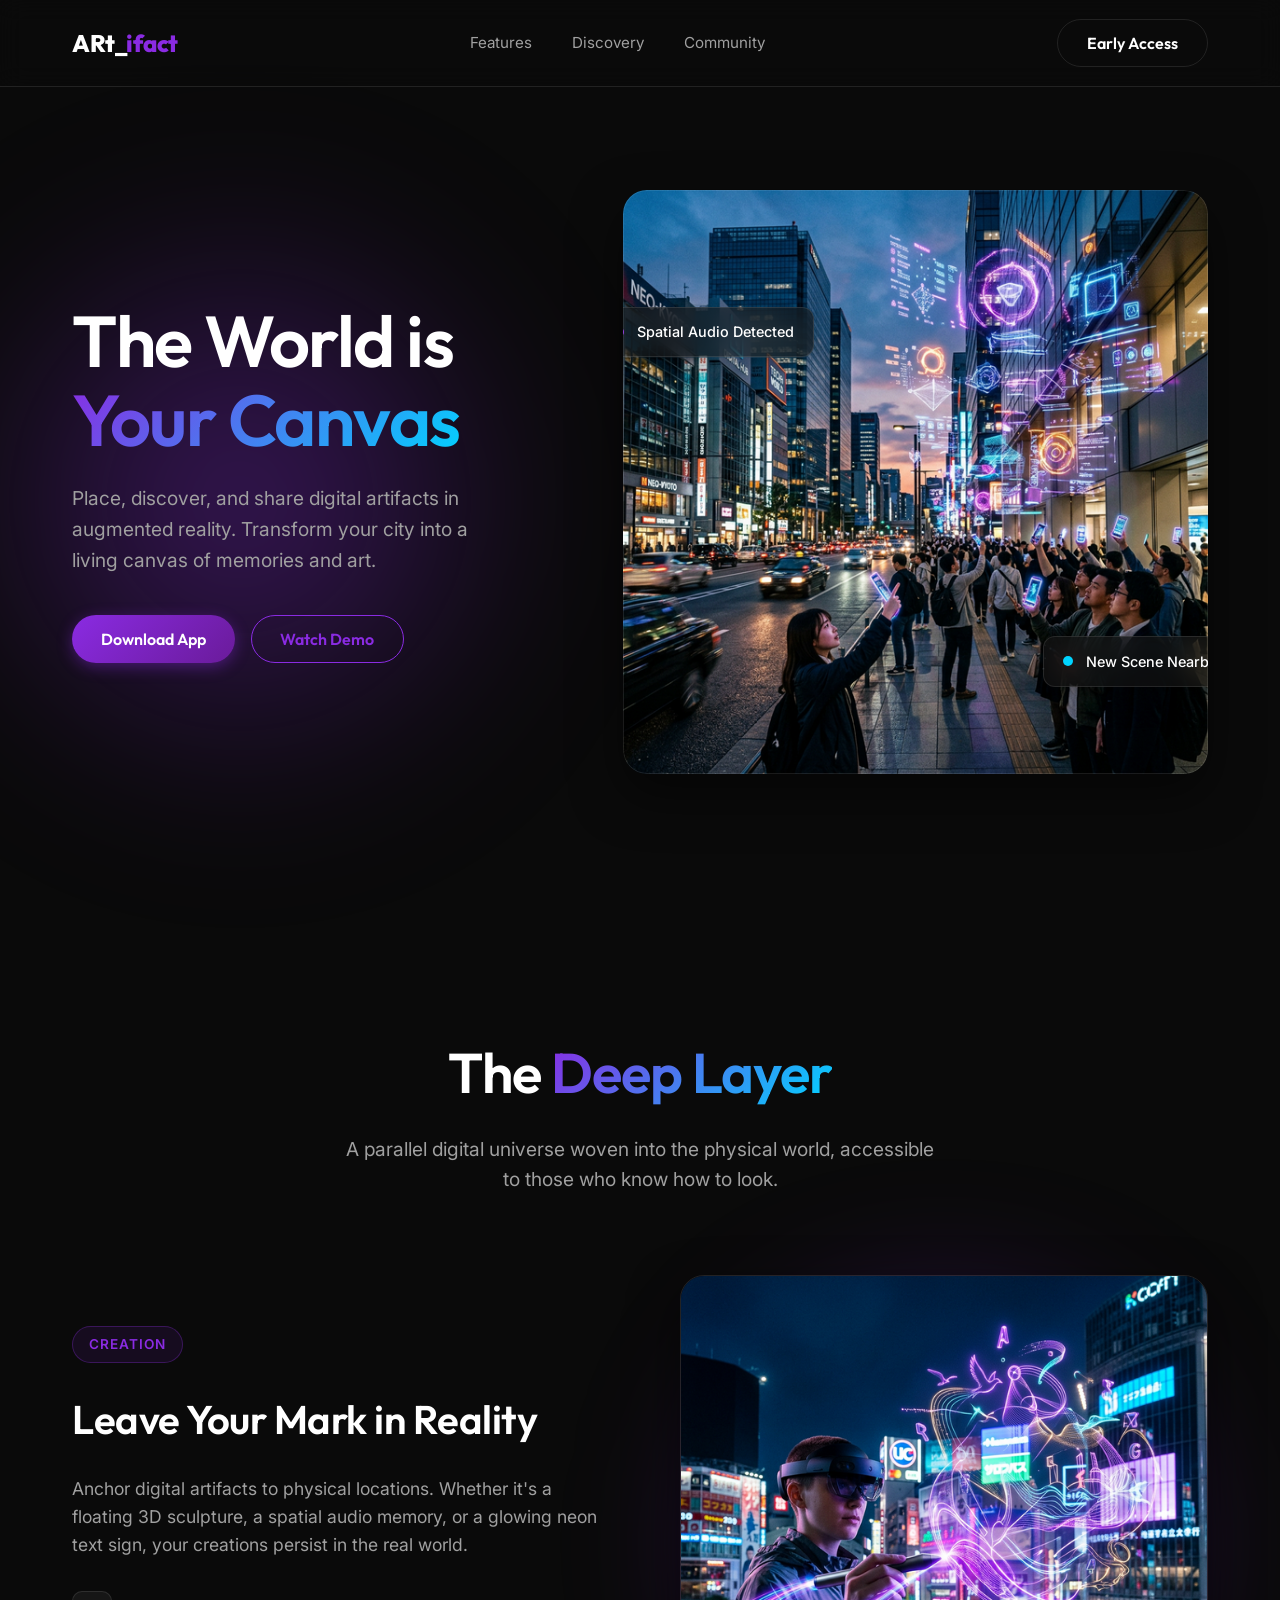
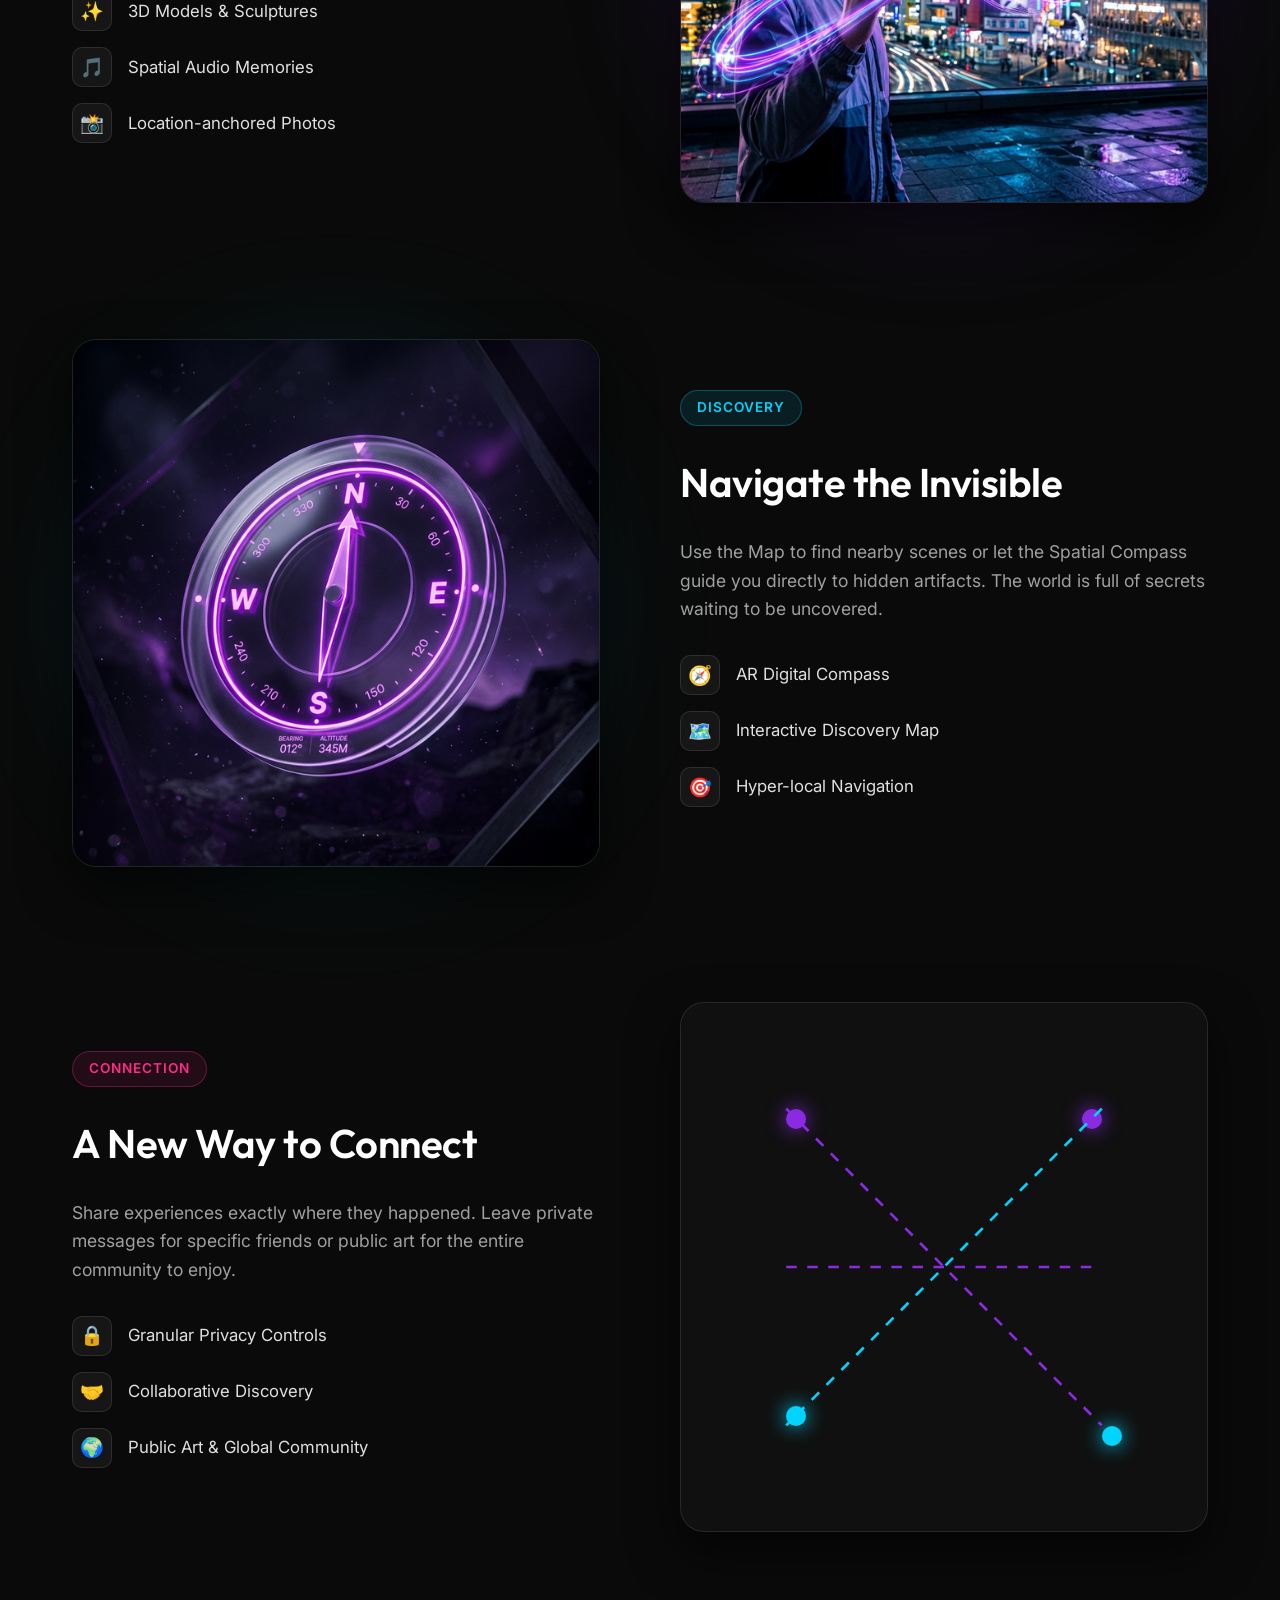
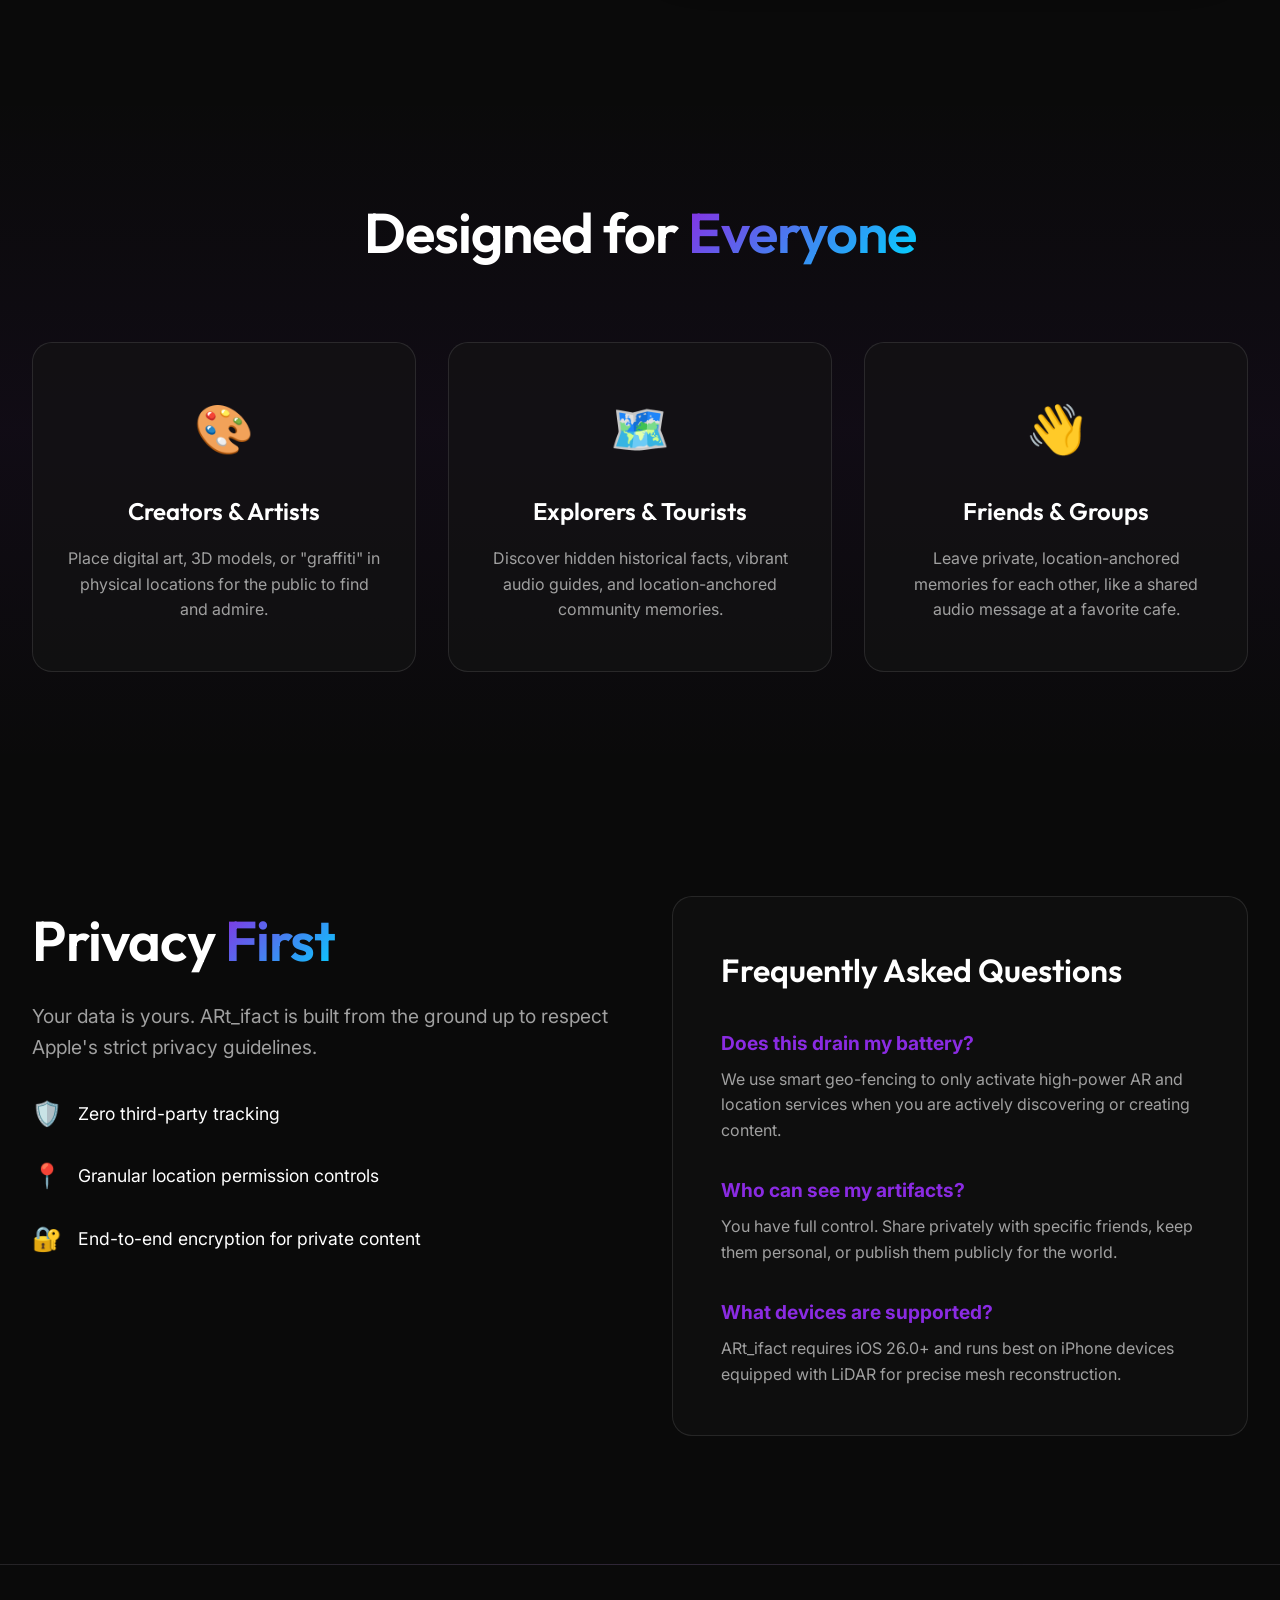
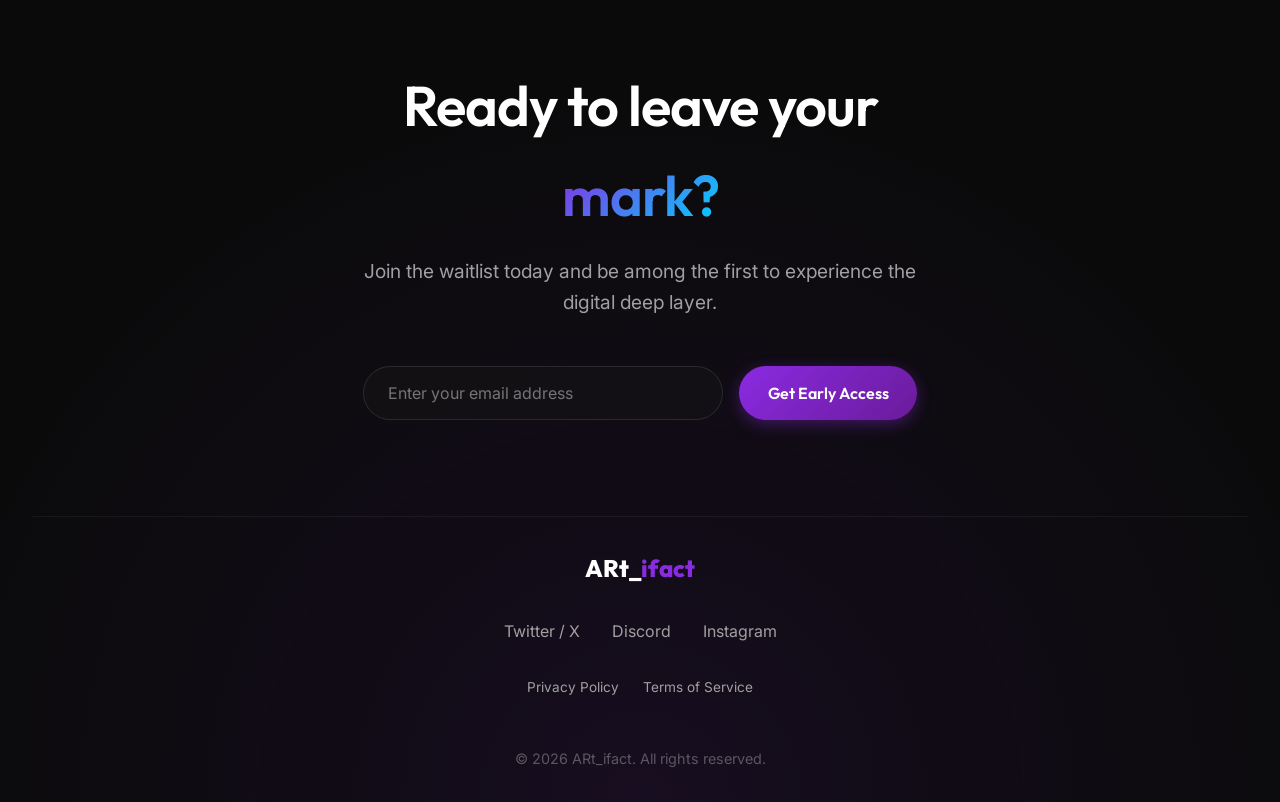
==== index.html @ 4ab0a77f "Initial website with privacy policy and terms of service" ====
<!DOCTYPE html>
<html lang="en">

<head>
    <meta charset="UTF-8">
    <meta name="viewport" content="width=device-width, initial-scale=1.0">
    <title>ARt_ifact - The World is Your Canvas</title>
    <meta name="description"
        content="A revolutionary AR social platform that combines personal experiences with public content discovery.">
    <!-- Google Fonts -->
    <link rel="preconnect" href="https://fonts.googleapis.com">
    <link rel="preconnect" href="https://fonts.gstatic.com" crossorigin>
    <link
        href="https://fonts.googleapis.com/css2?family=Inter:wght@300;400;500&family=Outfit:wght@400;600;800&display=swap"
        rel="stylesheet">
    <link rel="stylesheet" href="index.css">
    <link rel="stylesheet" href="legal.css">
</head>

<body>
    <!-- Navigation -->
    <nav class="navbar">
        <div class="nav-container">
            <div class="logo">ARt_<span>ifact</span></div>
            <div class="nav-links">
                <a href="#features">Features</a>
                <a href="#discovery">Discovery</a>
                <a href="#community">Community</a>
            </div>
            <button class="cta-btn secondary">Early Access</button>
            <div class="mobile-menu-btn">
                <span></span>
                <span></span>
                <span></span>
            </div>
        </div>
    </nav>

    <!-- Hero Section -->
    <header class="hero" id="home">
        <div class="hero-content">
            <h1 class="hero-title">The World is<br><span class="gradient-text">Your Canvas</span></h1>
            <p class="hero-subtitle">Place, discover, and share digital artifacts in augmented reality. Transform your
                city into a living canvas of memories and art.</p>
            <div class="hero-cta-group">
                <button class="cta-btn primary">Download App</button>
                <button class="cta-btn outline">Watch Demo</button>
            </div>
        </div>
        <div class="hero-visual">
            <img src="assets/images/hero_ar_city_1772580767157.png"
                alt="People interacting with glowing AR objects on a city street" class="hero-image">
            <div class="glass-card floating-card-1">
                <div class="icon-pulse"></div>
                <span>Spatial Audio Detected</span>
            </div>
            <div class="glass-card floating-card-2">
                <div class="icon-pulse blue"></div>
                <span>New Scene Nearby</span>
            </div>
        </div>
    </header>

    <!-- Deep Layer Features Section -->
    <section class="deep-layer" id="features">
        <div class="section-container">
            <h2 class="section-title reveal-fade-up">The <span class="gradient-text">Deep Layer</span></h2>
            <p class="section-subtitle reveal-fade-up delay-100">A parallel digital universe woven into the physical
                world, accessible to those
                who know how to look.</p>

            <!-- Feature 1: Creation -->
            <div class="feature-row">
                <div class="feature-text reveal-fade-right">
                    <div class="feature-badge">Creation</div>
                    <h3>Leave Your Mark in Reality</h3>
                    <p>Anchor digital artifacts to physical locations. Whether it's a floating 3D sculpture, a spatial
                        audio memory, or a glowing neon text sign, your creations persist in the real world.</p>
                    <ul class="feature-list">
                        <li><span>✨</span> 3D Models & Sculptures</li>
                        <li><span>🎵</span> Spatial Audio Memories</li>
                        <li><span>📸</span> Location-anchored Photos</li>
                    </ul>
                </div>
                <div class="feature-visual reveal-fade-left">
                    <img src="assets/images/ar_creation.png" alt="AR Creation Process" class="feature-image">
                    <div class="glow-backdrop primary"></div>
                </div>
            </div>

            <!-- Feature 2: Discovery -->
            <div class="feature-row reverse" id="discovery">
                <div class="feature-text reveal-fade-left">
                    <div class="feature-badge secondary">Discovery</div>
                    <h3>Navigate the Invisible</h3>
                    <p>Use the Map to find nearby scenes or let the Spatial Compass guide you directly to hidden
                        artifacts. The world is full of secrets waiting to be uncovered.</p>
                    <ul class="feature-list">
                        <li><span>🧭</span> AR Digital Compass</li>
                        <li><span>🗺️</span> Interactive Discovery Map</li>
                        <li><span>🎯</span> Hyper-local Navigation</li>
                    </ul>
                </div>
                <div class="feature-visual reveal-fade-right">
                    <img src="assets/images/compass_ui_element.png" alt="Digital Compass UI" class="feature-image">
                    <div class="glow-backdrop secondary"></div>
                </div>
            </div>

            <!-- Feature 3: Connection -->
            <div class="feature-row" id="community">
                <div class="feature-text reveal-fade-right">
                    <div class="feature-badge alternate">Connection</div>
                    <h3>A New Way to Connect</h3>
                    <p>Share experiences exactly where they happened. Leave private messages for specific friends or
                        public art for the entire community to enjoy.</p>
                    <ul class="feature-list">
                        <li><span>🔒</span> Granular Privacy Controls</li>
                        <li><span>🤝</span> Collaborative Discovery</li>
                        <li><span>🌍</span> Public Art & Global Community</li>
                    </ul>
                </div>
                <div class="feature-visual reveal-fade-left">
                    <div class="abstract-connection">
                        <div class="node n1"></div>
                        <div class="node n2"></div>
                        <div class="node n3"></div>
                        <div class="node n4"></div>
                        <svg class="connection-lines" viewBox="0 0 100 100" preserveAspectRatio="none">
                            <line x1="20" y1="20" x2="80" y2="80" stroke="var(--primary-color)" stroke-width="0.5"
                                stroke-dasharray="2,2" />
                            <line x1="80" y1="20" x2="20" y2="80" stroke="var(--secondary-color)" stroke-width="0.5"
                                stroke-dasharray="2,2" />
                            <line x1="20" y1="50" x2="80" y2="50" stroke="var(--primary-color)" stroke-width="0.5"
                                stroke-dasharray="2,2" />
                        </svg>
                    </div>
                </div>
            </div>
        </div>
    </section>

    <!-- Use Cases Section -->
    <section class="use-cases" id="use-cases">
        <div class="section-container">
            <h2 class="section-title reveal-fade-up">Designed for <span class="gradient-text">Everyone</span></h2>
            <div class="cards-grid">
                <div class="use-case-card reveal-fade-up delay-100">
                    <div class="card-icon">🎨</div>
                    <h4>Creators & Artists</h4>
                    <p>Place digital art, 3D models, or "graffiti" in physical locations for the public to find and
                        admire.</p>
                </div>
                <div class="use-case-card reveal-fade-up delay-200">
                    <div class="card-icon">🗺️</div>
                    <h4>Explorers & Tourists</h4>
                    <p>Discover hidden historical facts, vibrant audio guides, and location-anchored community memories.
                    </p>
                </div>
                <div class="use-case-card reveal-fade-up delay-300">
                    <div class="card-icon">👋</div>
                    <h4>Friends & Groups</h4>
                    <p>Leave private, location-anchored memories for each other, like a shared audio message at a
                        favorite cafe.</p>
                </div>
            </div>
        </div>
    </section>

    <!-- Privacy & FAQ Section -->
    <section class="trust-section" id="trust">
        <div class="section-container">
            <div class="trust-grid">
                <!-- Privacy -->
                <div class="privacy-box reveal-fade-right">
                    <h2 class="section-title">Privacy <span class="gradient-text">First</span></h2>
                    <p>Your data is yours. ARt_ifact is built from the ground up to respect Apple's strict privacy
                        guidelines.</p>
                    <ul class="trust-list">
                        <li><span>🛡️</span> Zero third-party tracking</li>
                        <li><span>📍</span> Granular location permission controls</li>
                        <li><span>🔐</span> End-to-end encryption for private content</li>
                    </ul>
                </div>
                <!-- FAQ -->
                <div class="faq-box reveal-fade-left">
                    <h3>Frequently Asked Questions</h3>
                    <div class="faq-item">
                        <h5>Does this drain my battery?</h5>
                        <p>We use smart geo-fencing to only activate high-power AR and location services when you are
                            actively discovering or creating content.</p>
                    </div>
                    <div class="faq-item">
                        <h5>Who can see my artifacts?</h5>
                        <p>You have full control. Share privately with specific friends, keep them personal, or publish
                            them publicly for the world.</p>
                    </div>
                    <div class="faq-item">
                        <h5>What devices are supported?</h5>
                        <p>ARt_ifact requires iOS 26.0+ and runs best on iPhone devices equipped with LiDAR for precise
                            mesh reconstruction.</p>
                    </div>
                </div>
            </div>
        </div>
    </section>

    <!-- CTA & Footer -->
    <footer class="footer">
        <div class="footer-cta reveal-fade-up">
            <h2 class="section-title">Ready to leave your <span class="gradient-text">mark?</span></h2>
            <p>Join the waitlist today and be among the first to experience the digital deep layer.</p>
            <form class="waitlist-form" onsubmit="event.preventDefault(); alert('Thanks for subscribing!');">
                <input type="email" placeholder="Enter your email address" required>
                <button type="submit" class="cta-btn primary">Get Early Access</button>
            </form>
        </div>
        <div class="footer-bottom">
            <div class="footer-logo">ARt_<span>ifact</span></div>
            <div class="social-links">
                <a href="#twitter">Twitter / X</a>
                <a href="#discord">Discord</a>
                <a href="#instagram">Instagram</a>
            </div>
            <div class="footer-legal-links">
                <a href="privacy.html">Privacy Policy</a>
                <a href="terms.html">Terms of Service</a>
            </div>
            <p class="copyright">&copy; 2026 ARt_ifact. All rights reserved.</p>
        </div>
    </footer>

    <script src="main.js"></script>
</body>

</html>
---- index.css ----
:root {
    --bg-color: #0a0a0a;
    --surface-color: #141414;
    --primary-color: #8a2be2;
    --primary-glow: rgba(138, 43, 226, 0.4);
    --secondary-color: #00d4ff;
    --text-primary: #ffffff;
    --text-secondary: #a0a0a0;
    --glass-bg: rgba(20, 20, 20, 0.6);
    --glass-border: rgba(255, 255, 255, 0.1);

    --font-heading: 'Outfit', sans-serif;
    --font-body: 'Inter', sans-serif;
}

* {
    margin: 0;
    padding: 0;
    box-sizing: border-box;
}

body {
    background-color: var(--bg-color);
    color: var(--text-primary);
    font-family: var(--font-body);
    line-height: 1.6;
    overflow-x: hidden;
}

h1,
h2,
h3,
h4 {
    font-family: var(--font-heading);
    font-weight: 600;
}

.gradient-text {
    background: linear-gradient(135deg, var(--primary-color), var(--secondary-color));
    -webkit-background-clip: text;
    -webkit-text-fill-color: transparent;
    background-clip: text;
}

/* Navigation */
.navbar {
    position: fixed;
    top: 0;
    width: 100%;
    z-index: 100;
    background: rgba(10, 10, 10, 0.8);
    backdrop-filter: blur(12px);
    border-bottom: 1px solid var(--glass-border);
    transition: all 0.3s ease;
}

.nav-container {
    max-width: 1200px;
    margin: 0 auto;
    padding: 1.2rem 2rem;
    display: flex;
    justify-content: space-between;
    align-items: center;
}

.logo {
    font-family: var(--font-heading);
    font-size: 1.5rem;
    font-weight: 800;
    letter-spacing: -0.5px;
}

.logo span {
    color: var(--primary-color);
}

.nav-links {
    display: flex;
    gap: 2.5rem;
}

.nav-links a {
    color: var(--text-secondary);
    text-decoration: none;
    font-size: 0.95rem;
    transition: color 0.3s ease;
}

.nav-links a:hover {
    color: var(--text-primary);
}

/* Buttons */
.cta-btn {
    font-family: var(--font-heading);
    padding: 0.8rem 1.8rem;
    border-radius: 30px;
    font-size: 1rem;
    font-weight: 600;
    cursor: pointer;
    transition: all 0.3s ease;
    border: none;
}

.cta-btn.primary {
    background: linear-gradient(135deg, var(--primary-color), #6a1b9a);
    color: white;
    box-shadow: 0 4px 15px var(--primary-glow);
}

.cta-btn.primary:hover {
    transform: translateY(-2px);
    box-shadow: 0 6px 20px rgba(138, 43, 226, 0.6);
}

.cta-btn.secondary {
    background: transparent;
    border: 1px solid var(--glass-border);
    color: var(--text-primary);
}

.cta-btn.secondary:hover {
    background: rgba(255, 255, 255, 0.05);
    border-color: rgba(255, 255, 255, 0.2);
}

.cta-btn.outline {
    background: transparent;
    border: 1px solid var(--primary-color);
    color: var(--primary-color);
}

.cta-btn.outline:hover {
    background: rgba(138, 43, 226, 0.1);
}

.mobile-menu-btn {
    display: none;
    flex-direction: column;
    gap: 5px;
    cursor: pointer;
}

.mobile-menu-btn span {
    width: 25px;
    height: 2px;
    background-color: var(--text-primary);
    transition: all 0.3s ease;
}

/* Hero Section */
.hero {
    min-height: 100vh;
    display: flex;
    align-items: center;
    max-width: 1200px;
    margin: 0 auto;
    padding: 6rem 2rem 2rem;
    gap: 4rem;
    position: relative;
}

/* Background ambient glow */
.hero::before {
    content: '';
    position: absolute;
    top: 20%;
    left: -10%;
    width: 50vw;
    height: 50vw;
    background: radial-gradient(circle, var(--primary-glow) 0%, transparent 70%);
    filter: blur(80px);
    z-index: -1;
    border-radius: 50%;
}

.hero-content {
    flex: 1;
    z-index: 2;
}

.hero-title {
    font-size: 4.5rem;
    line-height: 1.1;
    margin-bottom: 1.5rem;
    letter-spacing: -1.5px;
}

.hero-subtitle {
    font-size: 1.2rem;
    color: var(--text-secondary);
    margin-bottom: 2.5rem;
    max-width: 90%;
}

.hero-cta-group {
    display: flex;
    gap: 1rem;
}

.hero-visual {
    flex: 1.2;
    position: relative;
    border-radius: 24px;
    overflow: hidden;
    box-shadow: 0 20px 50px rgba(0, 0, 0, 0.5);
}

.hero-visual::after {
    content: '';
    position: absolute;
    inset: 0;
    box-shadow: inset 0 0 0 1px var(--glass-border);
    border-radius: 24px;
    pointer-events: none;
}

.hero-image {
    width: 100%;
    height: auto;
    display: block;
    border-radius: 24px;
    object-fit: cover;
    transform: scale(1.02);
    transition: transform 10s ease;
}

.hero-visual:hover .hero-image {
    transform: scale(1.05);
}

/* Glass Float Cards */
.glass-card {
    position: absolute;
    background: var(--glass-bg);
    backdrop-filter: blur(12px);
    -webkit-backdrop-filter: blur(12px);
    border: 1px solid var(--glass-border);
    padding: 0.8rem 1.2rem;
    border-radius: 12px;
    display: flex;
    align-items: center;
    gap: 0.8rem;
    font-size: 0.9rem;
    font-weight: 500;
    box-shadow: 0 10px 30px rgba(0, 0, 0, 0.3);
    animation: float 6s ease-in-out infinite;
}

.floating-card-1 {
    top: 20%;
    left: -5%;
    animation-delay: 0s;
}

.floating-card-2 {
    bottom: 15%;
    right: -5%;
    animation-delay: 2s;
}

.icon-pulse {
    width: 10px;
    height: 10px;
    background-color: var(--primary-color);
    border-radius: 50%;
    box-shadow: 0 0 0 0 rgba(138, 43, 226, 0.7);
    animation: pulse 2s infinite cubic-bezier(0.66, 0, 0, 1);
}

.icon-pulse.blue {
    background-color: var(--secondary-color);
    box-shadow: 0 0 0 0 rgba(0, 212, 255, 0.7);
}

@keyframes float {
    0% {
        transform: translateY(0px);
    }

    50% {
        transform: translateY(-15px);
    }

    100% {
        transform: translateY(0px);
    }
}

@keyframes pulse {
    to {
        box-shadow: 0 0 0 15px rgba(138, 43, 226, 0);
    }
}

/* Responsive */
@media screen and (max-width: 992px) {
    .hero {
        flex-direction: column;
        text-align: center;
        padding-top: 8rem;
    }

    .hero-subtitle {
        margin: 0 auto 2.5rem;
    }

    .hero-cta-group {
        justify-content: center;
    }

    .hero-visual {
        width: 100%;
        margin-top: 2rem;
    }

    .floating-card-1 {
        left: 5%;
    }

    .floating-card-2 {
        right: 5%;
    }
}

@media screen and (max-width: 768px) {
    .nav-links {
        display: none;
    }

    .nav-container .cta-btn {
        display: none;
    }

    .mobile-menu-btn {
        display: flex;
    }

    .hero-title {
        font-size: 3rem;
    }
}

/* Deep Layer / Features Section */
.deep-layer {
    padding: 8rem 2rem;
    position: relative;
    max-width: 1200px;
    margin: 0 auto;
}

.section-container {
    position: relative;
    z-index: 2;
}

.section-title {
    font-size: 3.5rem;
    text-align: center;
    margin-bottom: 1rem;
    letter-spacing: -1px;
}

.section-subtitle {
    text-align: center;
    font-size: 1.2rem;
    color: var(--text-secondary);
    max-width: 600px;
    margin: 0 auto 5rem;
}

.feature-row {
    display: flex;
    align-items: center;
    gap: 5rem;
    margin-bottom: 8rem;
}

.feature-row:last-child {
    margin-bottom: 2rem;
}

.feature-row.reverse {
    flex-direction: row-reverse;
}

.feature-text {
    flex: 1;
}

.feature-visual {
    flex: 1;
    position: relative;
}

.feature-badge {
    display: inline-block;
    padding: 0.4rem 1rem;
    border-radius: 20px;
    font-size: 0.85rem;
    font-weight: 600;
    text-transform: uppercase;
    letter-spacing: 1px;
    margin-bottom: 1.5rem;
    background: rgba(138, 43, 226, 0.1);
    color: var(--primary-color);
    border: 1px solid rgba(138, 43, 226, 0.3);
}

.feature-badge.secondary {
    background: rgba(0, 212, 255, 0.1);
    color: var(--secondary-color);
    border-color: rgba(0, 212, 255, 0.3);
}

.feature-badge.alternate {
    background: rgba(255, 43, 138, 0.1);
    color: #ff2b8a;
    border-color: rgba(255, 43, 138, 0.3);
}

.feature-text h3 {
    font-size: 2.5rem;
    margin-bottom: 1.5rem;
    letter-spacing: -0.5px;
}

.feature-text p {
    color: var(--text-secondary);
    font-size: 1.1rem;
    margin-bottom: 2rem;
}

.feature-list {
    list-style: none;
}

.feature-list li {
    font-size: 1.05rem;
    margin-bottom: 1rem;
    display: flex;
    align-items: center;
    gap: 1rem;
    color: #e0e0e0;
}

.feature-list li span {
    font-size: 1.2rem;
    background: rgba(255, 255, 255, 0.05);
    width: 40px;
    height: 40px;
    display: flex;
    align-items: center;
    justify-content: center;
    border-radius: 10px;
    border: 1px solid var(--glass-border);
}

.feature-image {
    width: 100%;
    border-radius: 24px;
    position: relative;
    z-index: 2;
    box-shadow: 0 20px 50px rgba(0, 0, 0, 0.6);
    border: 1px solid var(--glass-border);
}

.glow-backdrop {
    position: absolute;
    top: 50%;
    left: 50%;
    transform: translate(-50%, -50%);
    width: 80%;
    height: 80%;
    filter: blur(80px);
    z-index: 1;
    border-radius: 50%;
}

.glow-backdrop.primary {
    background: var(--primary-glow);
}

.glow-backdrop.secondary {
    background: rgba(0, 212, 255, 0.2);
}

/* Abstract Connection Component */
.abstract-connection {
    width: 100%;
    padding-bottom: 100%;
    position: relative;
    background: var(--glass-bg);
    border-radius: 24px;
    border: 1px solid var(--glass-border);
    overflow: hidden;
    z-index: 2;
    box-shadow: 0 20px 50px rgba(0, 0, 0, 0.6);
}

.node {
    position: absolute;
    width: 20px;
    height: 20px;
    background: var(--primary-color);
    border-radius: 50%;
    box-shadow: 0 0 20px var(--primary-color);
    animation: nodepulse 3s infinite alternate;
}

.node.n1 {
    top: 20%;
    left: 20%;
}

.node.n2 {
    top: 80%;
    left: 80%;
    background: var(--secondary-color);
    box-shadow: 0 0 20px var(--secondary-color);
}

.node.n3 {
    top: 20%;
    right: 20%;
    animation-delay: 1s;
}

.node.n4 {
    bottom: 20%;
    left: 20%;
    background: var(--secondary-color);
    box-shadow: 0 0 20px var(--secondary-color);
    animation-delay: 1.5s;
}

.connection-lines {
    position: absolute;
    top: 0;
    left: 0;
    width: 100%;
    height: 100%;
    z-index: 0;
}

@keyframes nodepulse {
    0% {
        transform: scale(1);
        opacity: 0.8;
    }

    100% {
        transform: scale(1.5);
        opacity: 1;
    }
}

@media screen and (max-width: 992px) {

    .feature-row,
    .feature-row.reverse {
        flex-direction: column;
        gap: 3rem;
        text-align: center;
    }

    .feature-list li {
        justify-content: center;
    }

    .section-title {
        font-size: 2.5rem;
    }
}

/* Use Cases Section */
.use-cases {
    padding: 6rem 2rem;
    background: linear-gradient(to bottom, transparent, rgba(138, 43, 226, 0.05), transparent);
}

.cards-grid {
    display: grid;
    grid-template-columns: repeat(auto-fit, minmax(300px, 1fr));
    gap: 2rem;
    margin-top: 4rem;
}

.use-case-card {
    background: var(--glass-bg);
    border: 1px solid var(--glass-border);
    padding: 3rem 2rem;
    border-radius: 20px;
    text-align: center;
    transition: transform 0.3s ease, box-shadow 0.3s ease;
}

.use-case-card:hover {
    transform: translateY(-10px);
    box-shadow: 0 15px 30px rgba(0, 0, 0, 0.4);
    border-color: rgba(138, 43, 226, 0.4);
}

.card-icon {
    font-size: 3rem;
    margin-bottom: 1.5rem;
}

.use-case-card h4 {
    font-size: 1.5rem;
    margin-bottom: 1rem;
}

.use-case-card p {
    color: var(--text-secondary);
}

/* Trust & FAQ Section */
.trust-section {
    padding: 8rem 2rem;
}

.trust-grid {
    display: grid;
    grid-template-columns: 1fr 1fr;
    gap: 4rem;
    align-items: start;
}

.privacy-box .section-title {
    text-align: left;
}

.privacy-box p {
    font-size: 1.2rem;
    color: var(--text-secondary);
    margin-bottom: 2rem;
}

.trust-list {
    list-style: none;
}

.trust-list li {
    font-size: 1.1rem;
    margin-bottom: 1.5rem;
    display: flex;
    align-items: center;
    gap: 1rem;
}

.trust-list li span {
    font-size: 1.5rem;
}

.faq-box {
    background: rgba(255, 255, 255, 0.02);
    border: 1px solid var(--glass-border);
    border-radius: 20px;
    padding: 3rem;
}

.faq-box h3 {
    font-size: 2rem;
    margin-bottom: 2rem;
}

.faq-item {
    margin-bottom: 2rem;
}

.faq-item:last-child {
    margin-bottom: 0;
}

.faq-item h5 {
    font-size: 1.2rem;
    margin-bottom: 0.5rem;
    color: var(--primary-color);
}

.faq-item p {
    color: var(--text-secondary);
}

/* Footer & CTA */
.footer {
    padding: 6rem 2rem 2rem;
    text-align: center;
    border-top: 1px solid var(--glass-border);
    background: radial-gradient(circle at bottom, rgba(138, 43, 226, 0.1) 0%, transparent 70%);
}

.footer-cta {
    max-width: 600px;
    margin: 0 auto 6rem;
}

.footer-cta p {
    font-size: 1.2rem;
    color: var(--text-secondary);
    margin-bottom: 3rem;
}

.waitlist-form {
    display: flex;
    gap: 1rem;
    justify-content: center;
}

.waitlist-form input {
    background: var(--glass-bg);
    border: 1px solid var(--glass-border);
    padding: 1rem 1.5rem;
    border-radius: 30px;
    color: white;
    font-family: var(--font-body);
    font-size: 1rem;
    width: 60%;
    outline: none;
    transition: border-color 0.3s ease;
}

.waitlist-form input:focus {
    border-color: var(--primary-color);
}

.footer-bottom {
    display: flex;
    flex-direction: column;
    align-items: center;
    gap: 2rem;
    padding-top: 2rem;
    border-top: 1px solid rgba(255, 255, 255, 0.05);
}

.footer-logo {
    font-family: var(--font-heading);
    font-size: 1.5rem;
    font-weight: 800;
}

.footer-logo span {
    color: var(--primary-color);
}

.social-links {
    display: flex;
    gap: 2rem;
}

.social-links a {
    color: var(--text-secondary);
    text-decoration: none;
    transition: color 0.3s ease;
}

.social-links a:hover {
    color: var(--primary-color);
}

.copyright {
    color: rgba(255, 255, 255, 0.3);
    font-size: 0.9rem;
}

/* Scroll Animations */
.reveal-fade-up {
    opacity: 0;
    transform: translateY(40px);
    transition: all 0.8s cubic-bezier(0.5, 0, 0, 1);
}

.reveal-fade-up.active {
    opacity: 1;
    transform: translateY(0);
}

.reveal-fade-left {
    opacity: 0;
    transform: translateX(40px);
    transition: all 0.8s cubic-bezier(0.5, 0, 0, 1);
}

.reveal-fade-left.active {
    opacity: 1;
    transform: translateX(0);
}

.reveal-fade-right {
    opacity: 0;
    transform: translateX(-40px);
    transition: all 0.8s cubic-bezier(0.5, 0, 0, 1);
}

.reveal-fade-right.active {
    opacity: 1;
    transform: translateX(0);
}

.delay-100 {
    transition-delay: 100ms;
}

.delay-200 {
    transition-delay: 200ms;
}

.delay-300 {
    transition-delay: 300ms;
}

@media screen and (max-width: 992px) {
    .trust-grid {
        grid-template-columns: 1fr;
        gap: 3rem;
    }

    .privacy-box .section-title {
        text-align: center;
    }

    .waitlist-form {
        flex-direction: column;
        align-items: center;
    }

    .waitlist-form input {
        width: 100%;
    }
}
---- legal.css ----
/* Legal pages styling */

.legal-content {
    padding-top: 120px;
    padding-bottom: 80px;
    min-height: 80vh;
}

.legal-container {
    max-width: 800px;
    margin: 0 auto;
    padding: 0 24px;
}

.legal-container h1 {
    font-family: var(--font-heading);
    font-size: 2.5rem;
    font-weight: 800;
    margin-bottom: 8px;
    background: linear-gradient(135deg, var(--primary-color), var(--secondary-color));
    -webkit-background-clip: text;
    -webkit-text-fill-color: transparent;
    background-clip: text;
}

.legal-effective {
    color: var(--text-secondary);
    font-size: 0.9rem;
    margin-bottom: 48px;
    padding-bottom: 24px;
    border-bottom: 1px solid var(--glass-border);
}

.legal-container section {
    margin-bottom: 40px;
}

.legal-container h2 {
    font-family: var(--font-heading);
    font-size: 1.4rem;
    font-weight: 600;
    margin-bottom: 16px;
    color: var(--text-primary);
}

.legal-container h3 {
    font-family: var(--font-heading);
    font-size: 1.1rem;
    font-weight: 600;
    margin-top: 20px;
    margin-bottom: 12px;
    color: var(--text-primary);
}

.legal-container p {
    color: var(--text-secondary);
    font-size: 0.95rem;
    line-height: 1.7;
    margin-bottom: 12px;
}

.legal-container ul {
    list-style: none;
    padding: 0;
    margin-bottom: 16px;
}

.legal-container ul li {
    color: var(--text-secondary);
    font-size: 0.95rem;
    line-height: 1.7;
    padding: 6px 0 6px 24px;
    position: relative;
}

.legal-container ul li::before {
    content: '';
    position: absolute;
    left: 0;
    top: 14px;
    width: 6px;
    height: 6px;
    border-radius: 50%;
    background: var(--primary-color);
}

.legal-container a {
    color: var(--secondary-color);
    text-decoration: none;
    transition: opacity 0.2s;
}

.legal-container a:hover {
    opacity: 0.8;
    text-decoration: underline;
}

.legal-container strong {
    color: var(--text-primary);
    font-weight: 500;
}

/* Footer legal links */
.footer-legal-links {
    display: flex;
    gap: 24px;
    justify-content: center;
    margin-bottom: 16px;
}

.footer-legal-links a {
    color: var(--text-secondary);
    text-decoration: none;
    font-size: 0.85rem;
    transition: color 0.2s;
}

.footer-legal-links a:hover {
    color: var(--secondary-color);
}

/* Responsive */
@media (max-width: 768px) {
    .legal-container h1 {
        font-size: 2rem;
    }

    .legal-container {
        padding: 0 16px;
    }
}
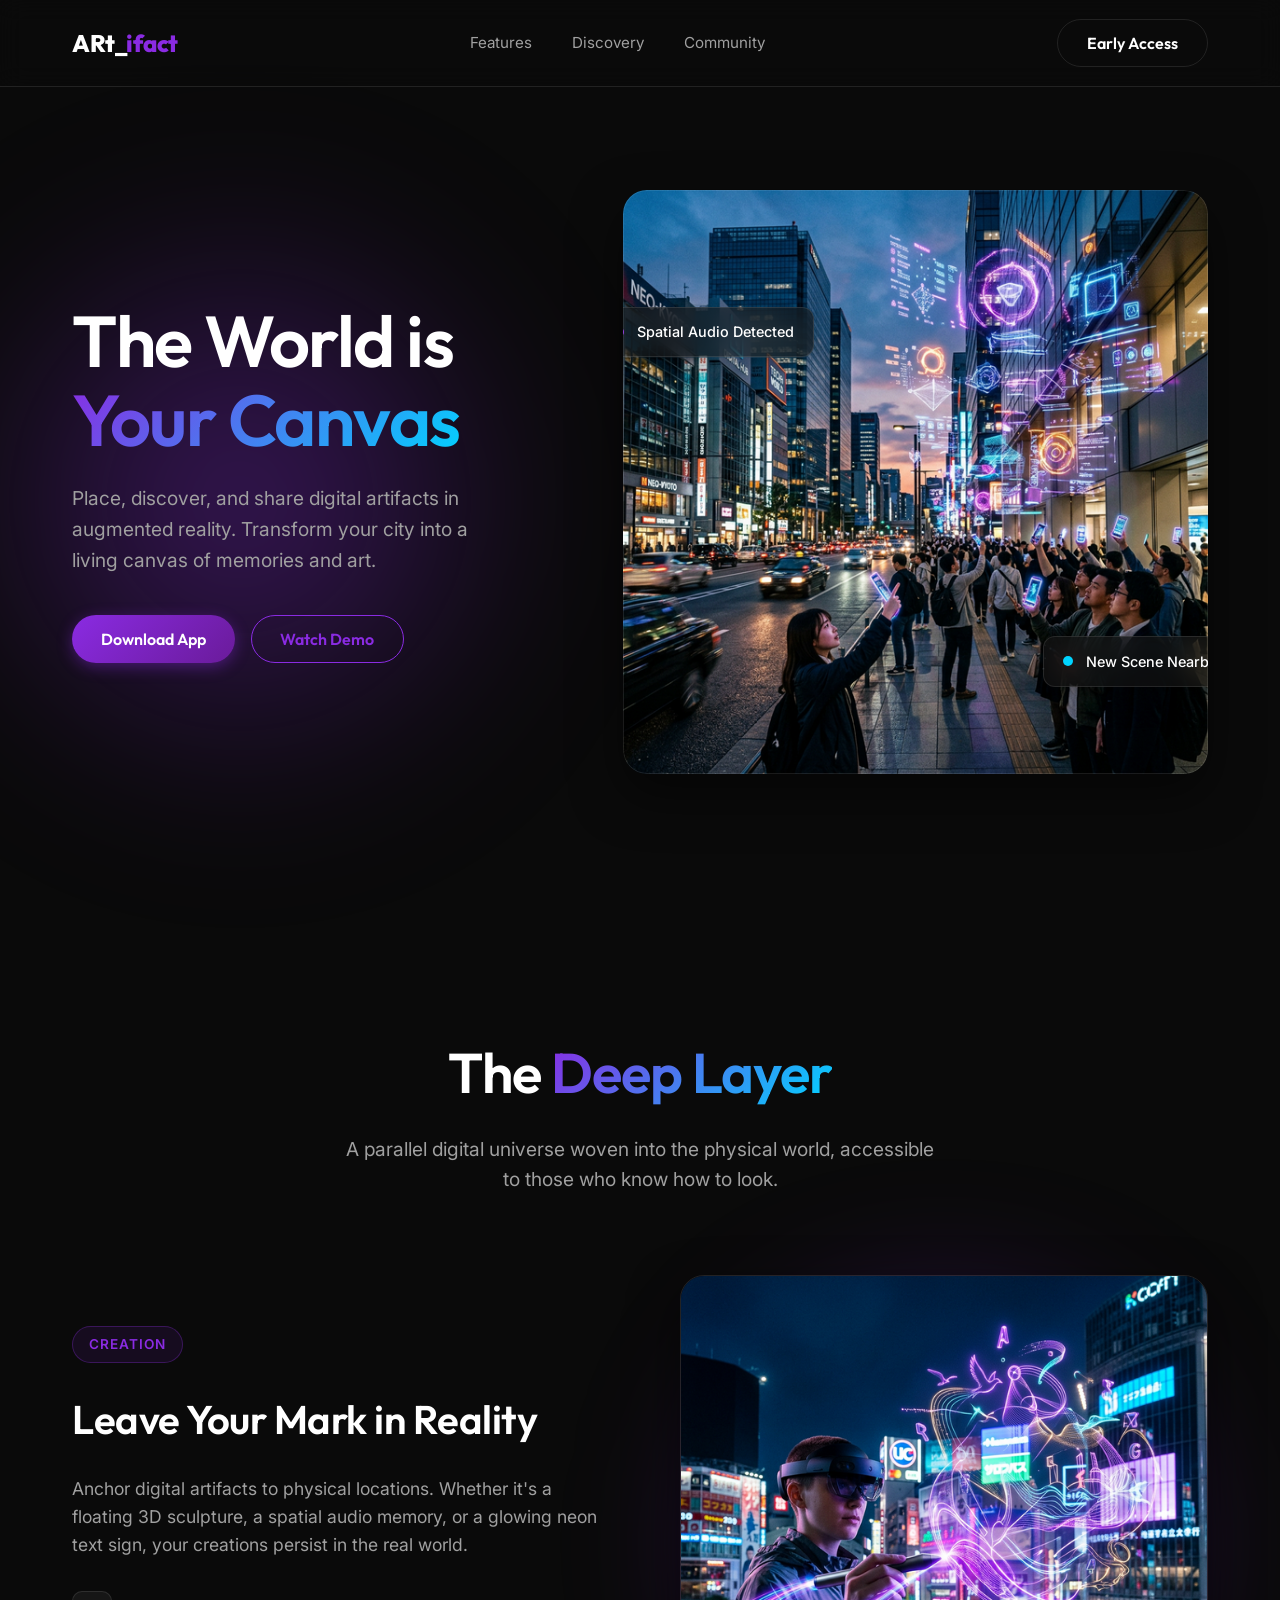
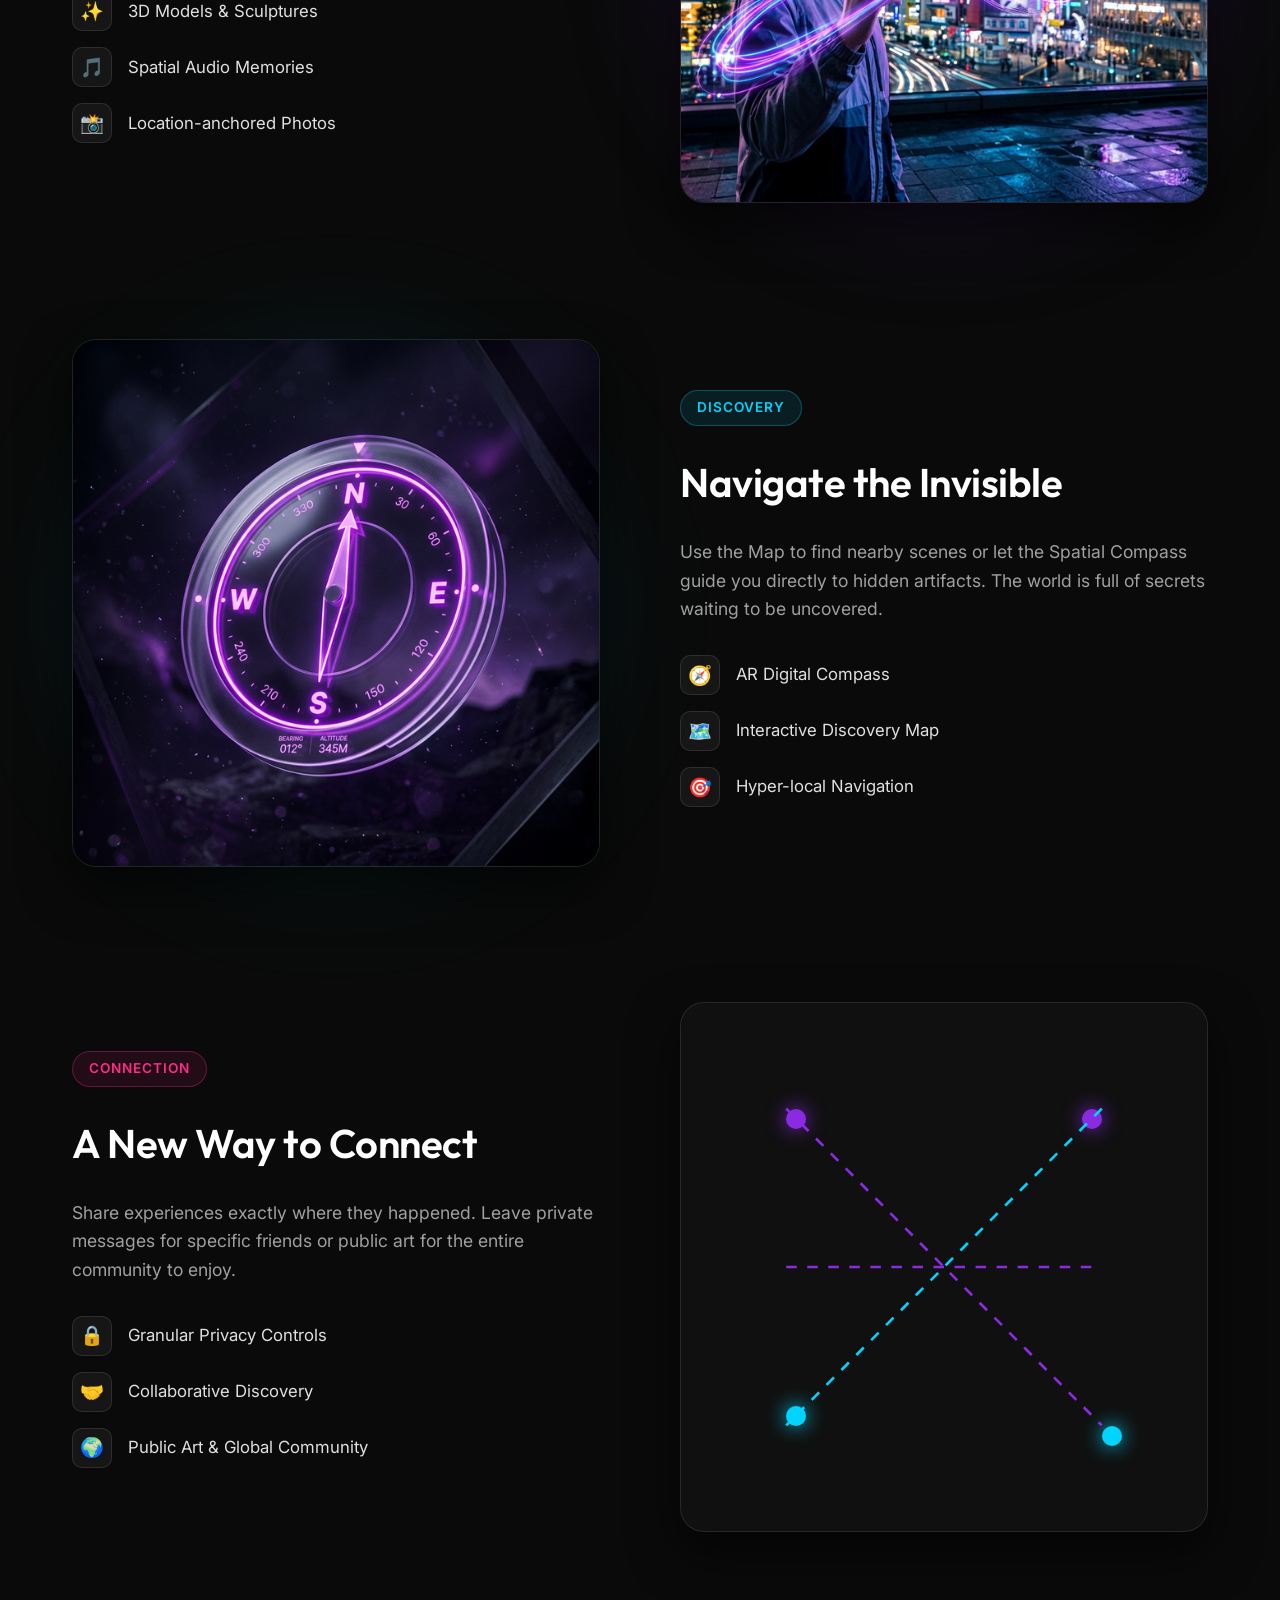
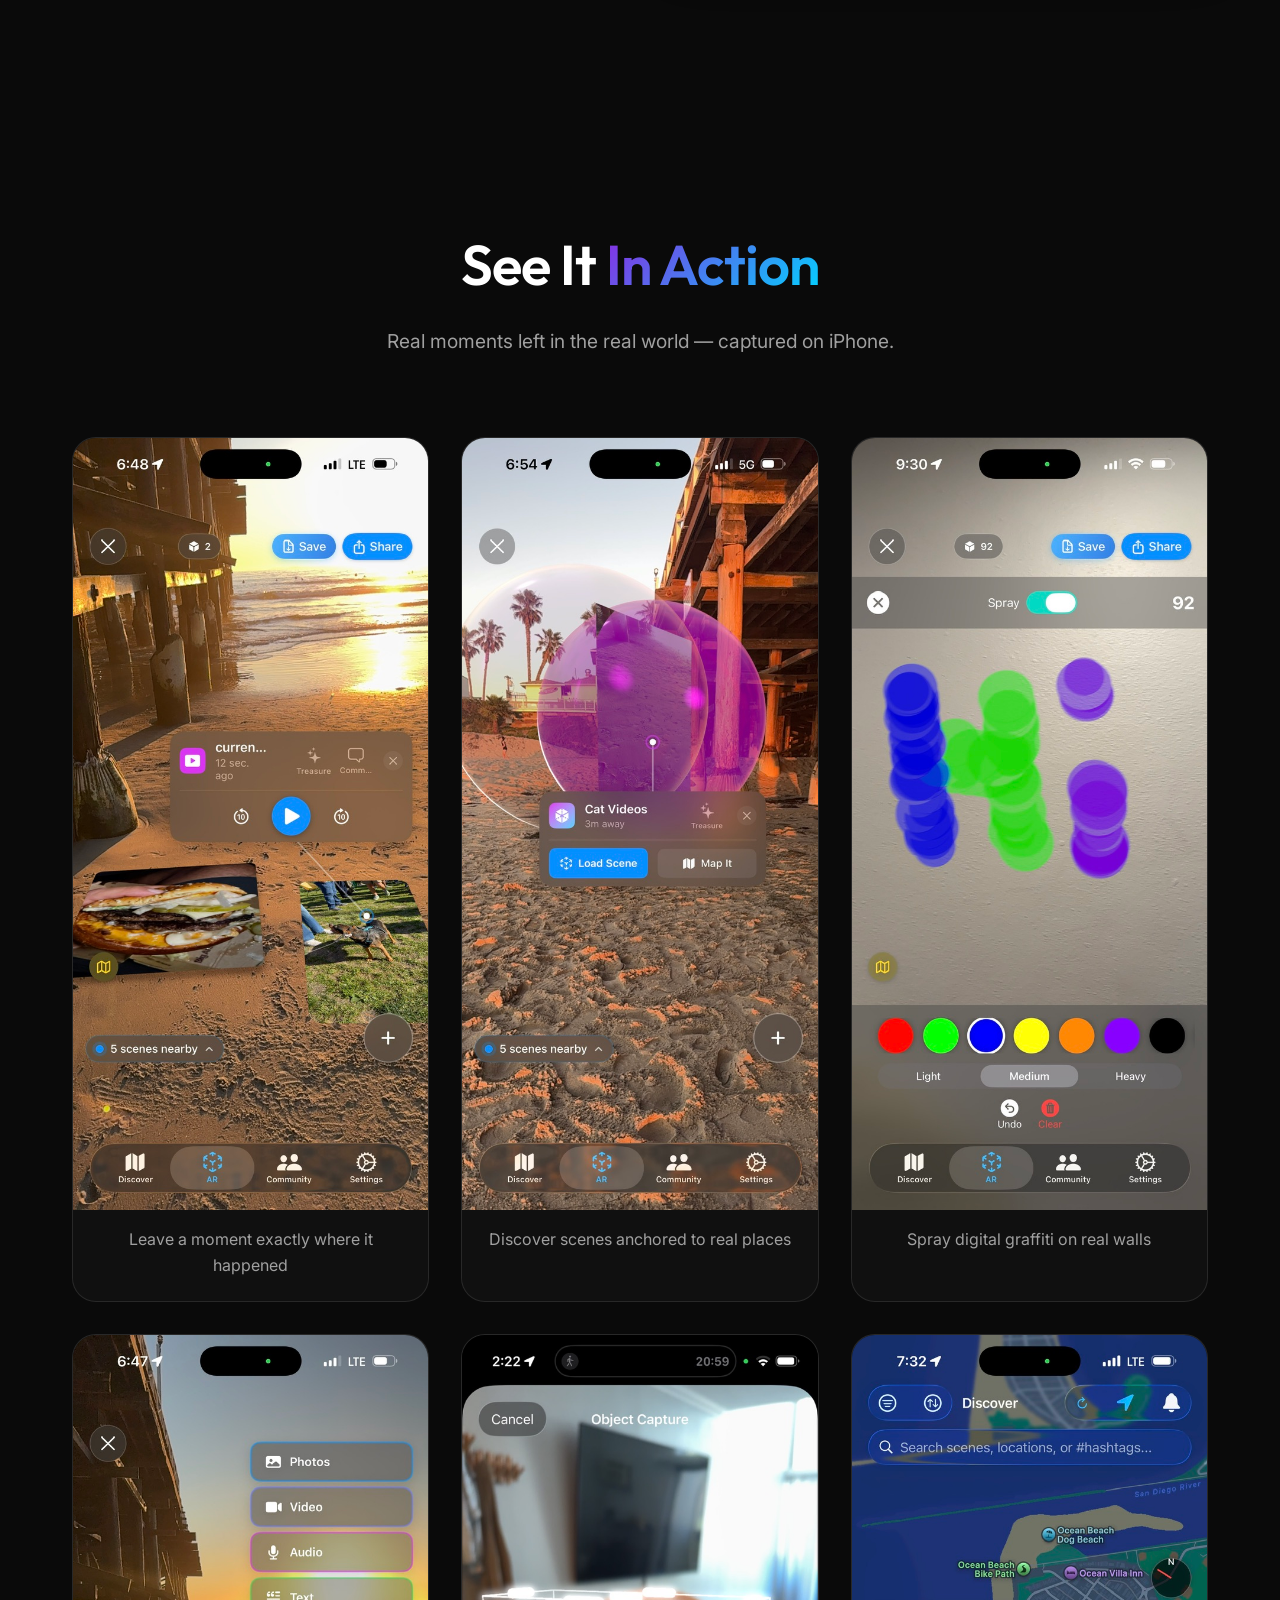
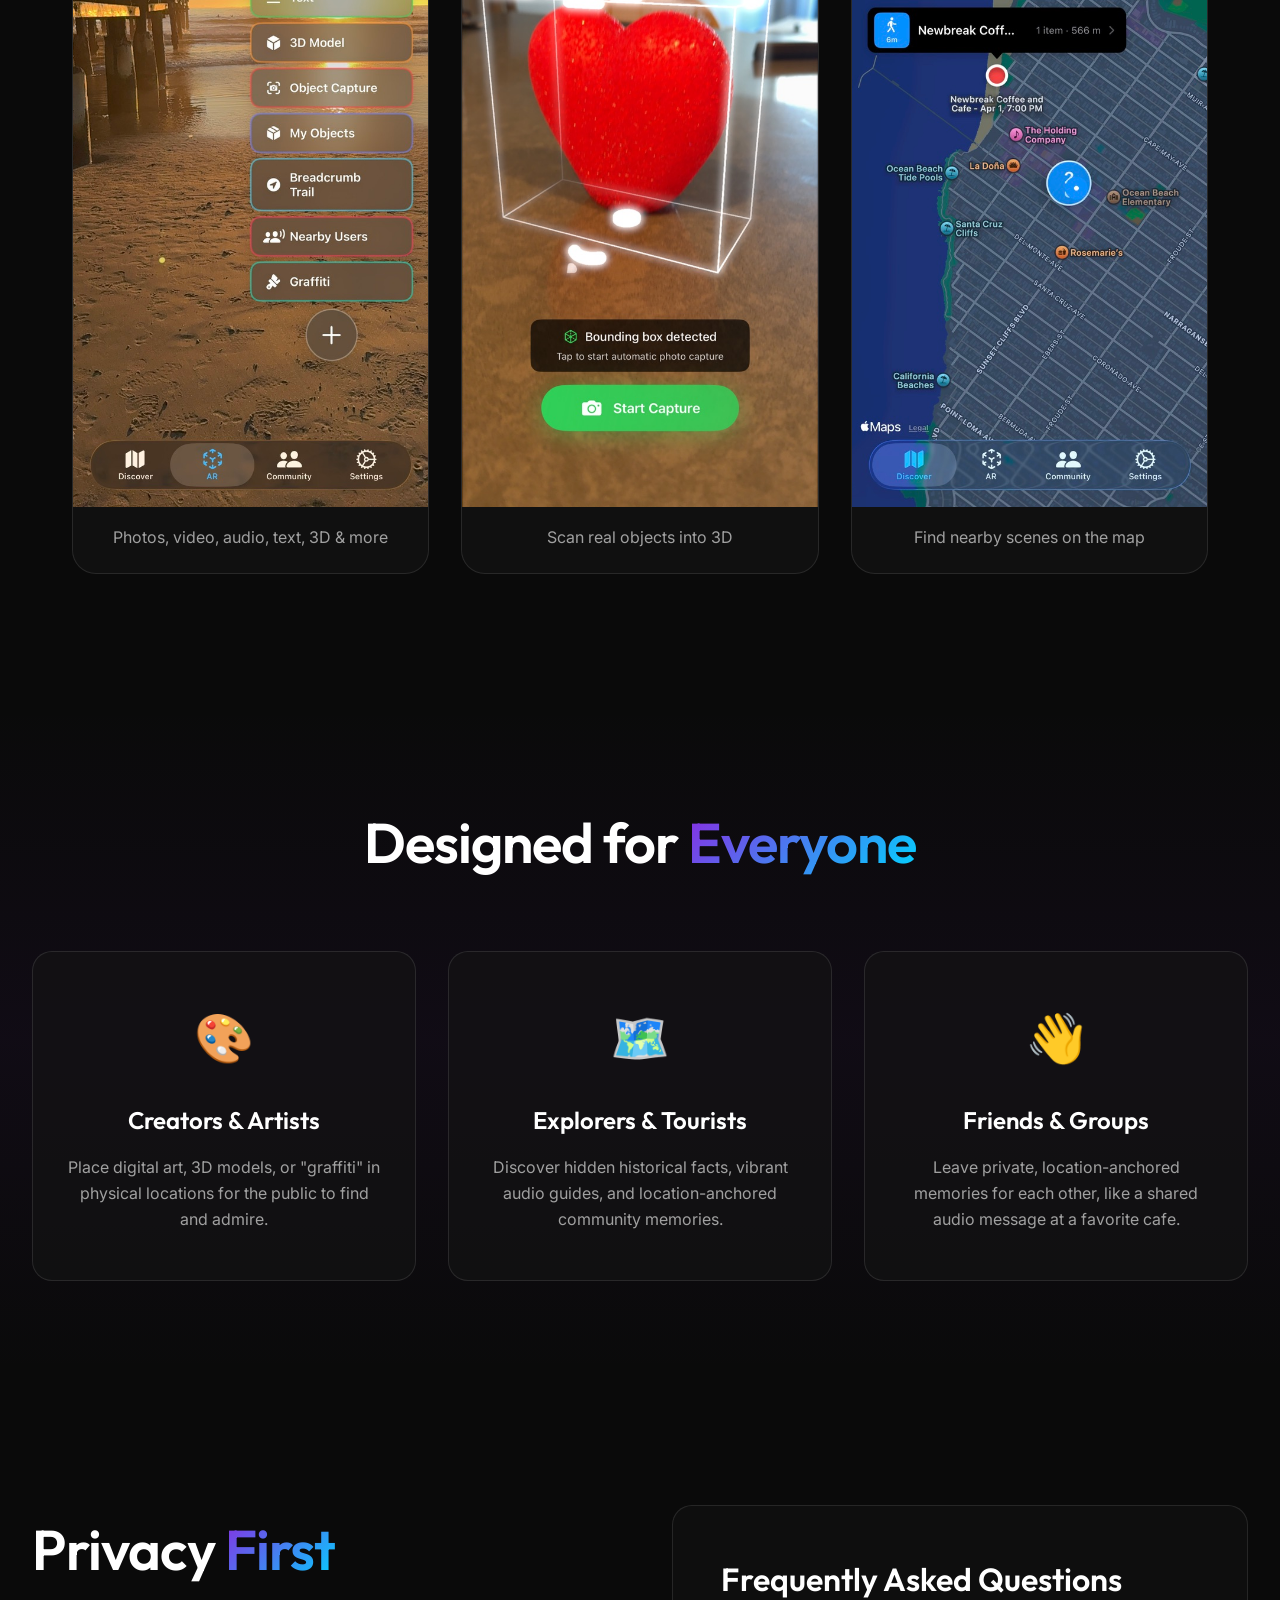
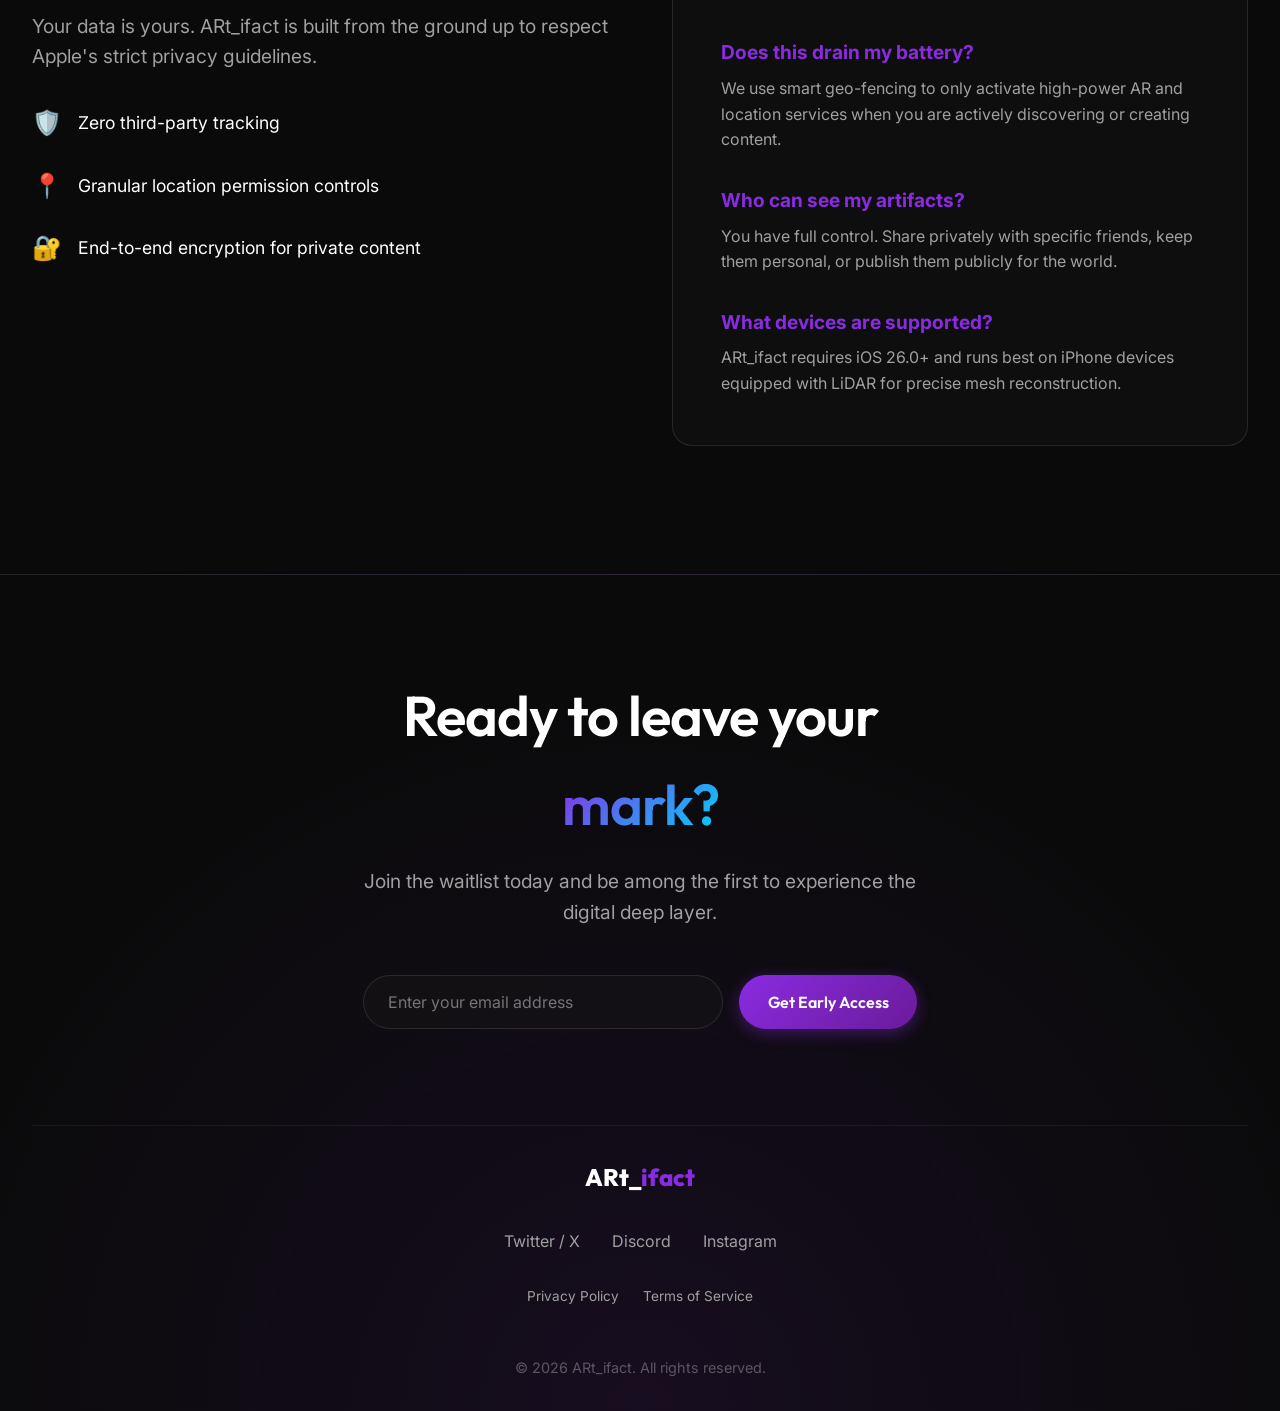
==== commit bf84f33e: "Add 'See It In Action' screenshot showcase to homepage - New showcase section between Features and U" ====
--- a/index.html
+++ b/index.html
@@ -7,6 +7,34 @@
     <title>ARt_ifact - The World is Your Canvas</title>
     <meta name="description"
         content="A revolutionary AR social platform that combines personal experiences with public content discovery.">
+
+    <link rel="canonical" href="https://invisiblereality.org/">
+
+    <!-- Open Graph -->
+    <meta property="og:title" content="ARt_ifact - The World is Your Canvas">
+    <meta property="og:description" content="A revolutionary AR social platform that combines personal experiences with public content discovery.">
+    <meta property="og:type" content="website">
+    <meta property="og:url" content="https://invisiblereality.org/">
+
+    <!-- Twitter -->
+    <meta name="twitter:card" content="summary">
+    <meta name="twitter:title" content="ARt_ifact - The World is Your Canvas">
+    <meta name="twitter:description" content="A revolutionary AR social platform that combines personal experiences with public content discovery.">
+
+    <script type="application/ld+json">
+    {
+      "@context": "https://schema.org",
+      "@type": "MobileApplication",
+      "name": "ARt_ifact",
+      "operatingSystem": "iOS",
+      "applicationCategory": "SocialNetworkingApplication",
+      "offers": { "@type": "Offer", "price": "0", "priceCurrency": "USD" },
+      "description": "A revolutionary AR social platform that combines personal experiences with public content discovery.",
+      "url": "https://invisiblereality.org/",
+      "publisher": { "@type": "Organization", "name": "Enigmatic Solutions LLC", "url": "https://invisiblereality.org/" }
+    }
+    </script>
+
     <!-- Google Fonts -->
     <link rel="preconnect" href="https://fonts.googleapis.com">
     <link rel="preconnect" href="https://fonts.gstatic.com" crossorigin>
@@ -136,6 +164,46 @@
                         </svg>
                     </div>
                 </div>
+            </div>
+        </div>
+    </section>
+
+    <!-- Screenshot Showcase -->
+    <section class="showcase" id="showcase">
+        <div class="section-container">
+            <h2 class="section-title reveal-fade-up">See It <span class="gradient-text">In Action</span></h2>
+            <p class="section-subtitle reveal-fade-up delay-100">Real moments left in the real world — captured on iPhone.</p>
+            <div class="showcase-grid">
+                <figure class="showcase-card reveal-fade-up">
+                    <img src="assets/images/shot-scene.jpeg" loading="lazy"
+                        alt="Screenshot of an AR scene at the beach showing a video, a photo of a burger, and a photo of a dog placed in mid-air">
+                    <figcaption>Leave a moment exactly where it happened</figcaption>
+                </figure>
+                <figure class="showcase-card reveal-fade-up delay-100">
+                    <img src="assets/images/shot-ghost.jpeg" loading="lazy"
+                        alt="Screenshot of a translucent purple Ghost Scene sphere labeled Cat Videos, 3 meters away, with Load Scene and Map It buttons">
+                    <figcaption>Discover scenes anchored to real places</figcaption>
+                </figure>
+                <figure class="showcase-card reveal-fade-up delay-200">
+                    <img src="assets/images/shot-graffiti.jpeg" loading="lazy"
+                        alt="Screenshot of AR graffiti spelling Hi spray-painted on a real wall, with a color palette and spray controls">
+                    <figcaption>Spray digital graffiti on real walls</figcaption>
+                </figure>
+                <figure class="showcase-card reveal-fade-up">
+                    <img src="assets/images/shot-menu.jpeg" loading="lazy"
+                        alt="Screenshot of the AR content menu showing Photos, Video, Audio, Text, 3D Model, Object Capture, Breadcrumb Trail, Nearby Users and Graffiti options over a beach sunset">
+                    <figcaption>Photos, video, audio, text, 3D &amp; more</figcaption>
+                </figure>
+                <figure class="showcase-card reveal-fade-up delay-100">
+                    <img src="assets/images/shot-objectcapture.jpeg" loading="lazy"
+                        alt="Screenshot of Object Capture scanning a red heart figurine inside a 3D bounding box, ready to start capture">
+                    <figcaption>Scan real objects into 3D</figcaption>
+                </figure>
+                <figure class="showcase-card reveal-fade-up delay-200">
+                    <img src="assets/images/maps.jpeg" loading="lazy"
+                        alt="Screenshot of the discovery map showing nearby AR scenes as pins on a dark map">
+                    <figcaption>Find nearby scenes on the map</figcaption>
+                </figure>
             </div>
         </div>
     </section>
@@ -210,9 +278,14 @@
         <div class="footer-cta reveal-fade-up">
             <h2 class="section-title">Ready to leave your <span class="gradient-text">mark?</span></h2>
             <p>Join the waitlist today and be among the first to experience the digital deep layer.</p>
-            <form class="waitlist-form" onsubmit="event.preventDefault(); alert('Thanks for subscribing!');">
-                <input type="email" placeholder="Enter your email address" required>
+            <form class="waitlist-form" action="https://formsubmit.co/david.m@invisiblereality.org" method="POST">
+                <input type="email" name="email" placeholder="Enter your email address" required>
                 <button type="submit" class="cta-btn primary">Get Early Access</button>
+                <input type="hidden" name="_subject" value="ARt_ifact early-access request">
+                <input type="hidden" name="_captcha" value="false">
+                <input type="hidden" name="_template" value="table">
+                <input type="hidden" name="_next" value="https://invisiblereality.org/?subscribed=1">
+                <input type="text" name="_honey" style="display:none" tabindex="-1" autocomplete="off" aria-hidden="true">
             </form>
         </div>
         <div class="footer-bottom">
--- a/index.css
+++ b/index.css
@@ -828,4 +828,63 @@
     .waitlist-form input {
         width: 100%;
     }
+}
+
+/* ===== Screenshot Showcase (additive — new section only) ===== */
+.showcase {
+    padding: 8rem 2rem;
+    position: relative;
+    max-width: 1200px;
+    margin: 0 auto;
+}
+
+.showcase-grid {
+    display: grid;
+    grid-template-columns: repeat(3, 1fr);
+    gap: 2rem;
+}
+
+.showcase-card {
+    margin: 0;
+    background: var(--glass-bg);
+    border: 1px solid var(--glass-border);
+    border-radius: 24px;
+    overflow: hidden;
+    transition: transform 0.4s cubic-bezier(0.5, 0, 0, 1), box-shadow 0.4s ease;
+}
+
+.showcase-card:hover {
+    transform: translateY(-6px);
+    box-shadow: 0 24px 60px rgba(138, 43, 226, 0.25);
+}
+
+.showcase-card img {
+    display: block;
+    width: 100%;
+    height: auto;
+}
+
+.showcase-card figcaption {
+    padding: 1.1rem 1.25rem 1.4rem;
+    text-align: center;
+    font-family: var(--font-body);
+    font-size: 1rem;
+    color: var(--text-secondary);
+}
+
+@media (max-width: 900px) {
+    .showcase-grid {
+        grid-template-columns: repeat(2, 1fr);
+        gap: 1.25rem;
+    }
+}
+
+@media (max-width: 560px) {
+    .showcase {
+        padding: 5rem 1.25rem;
+    }
+
+    .showcase-grid {
+        grid-template-columns: 1fr;
+    }
 }
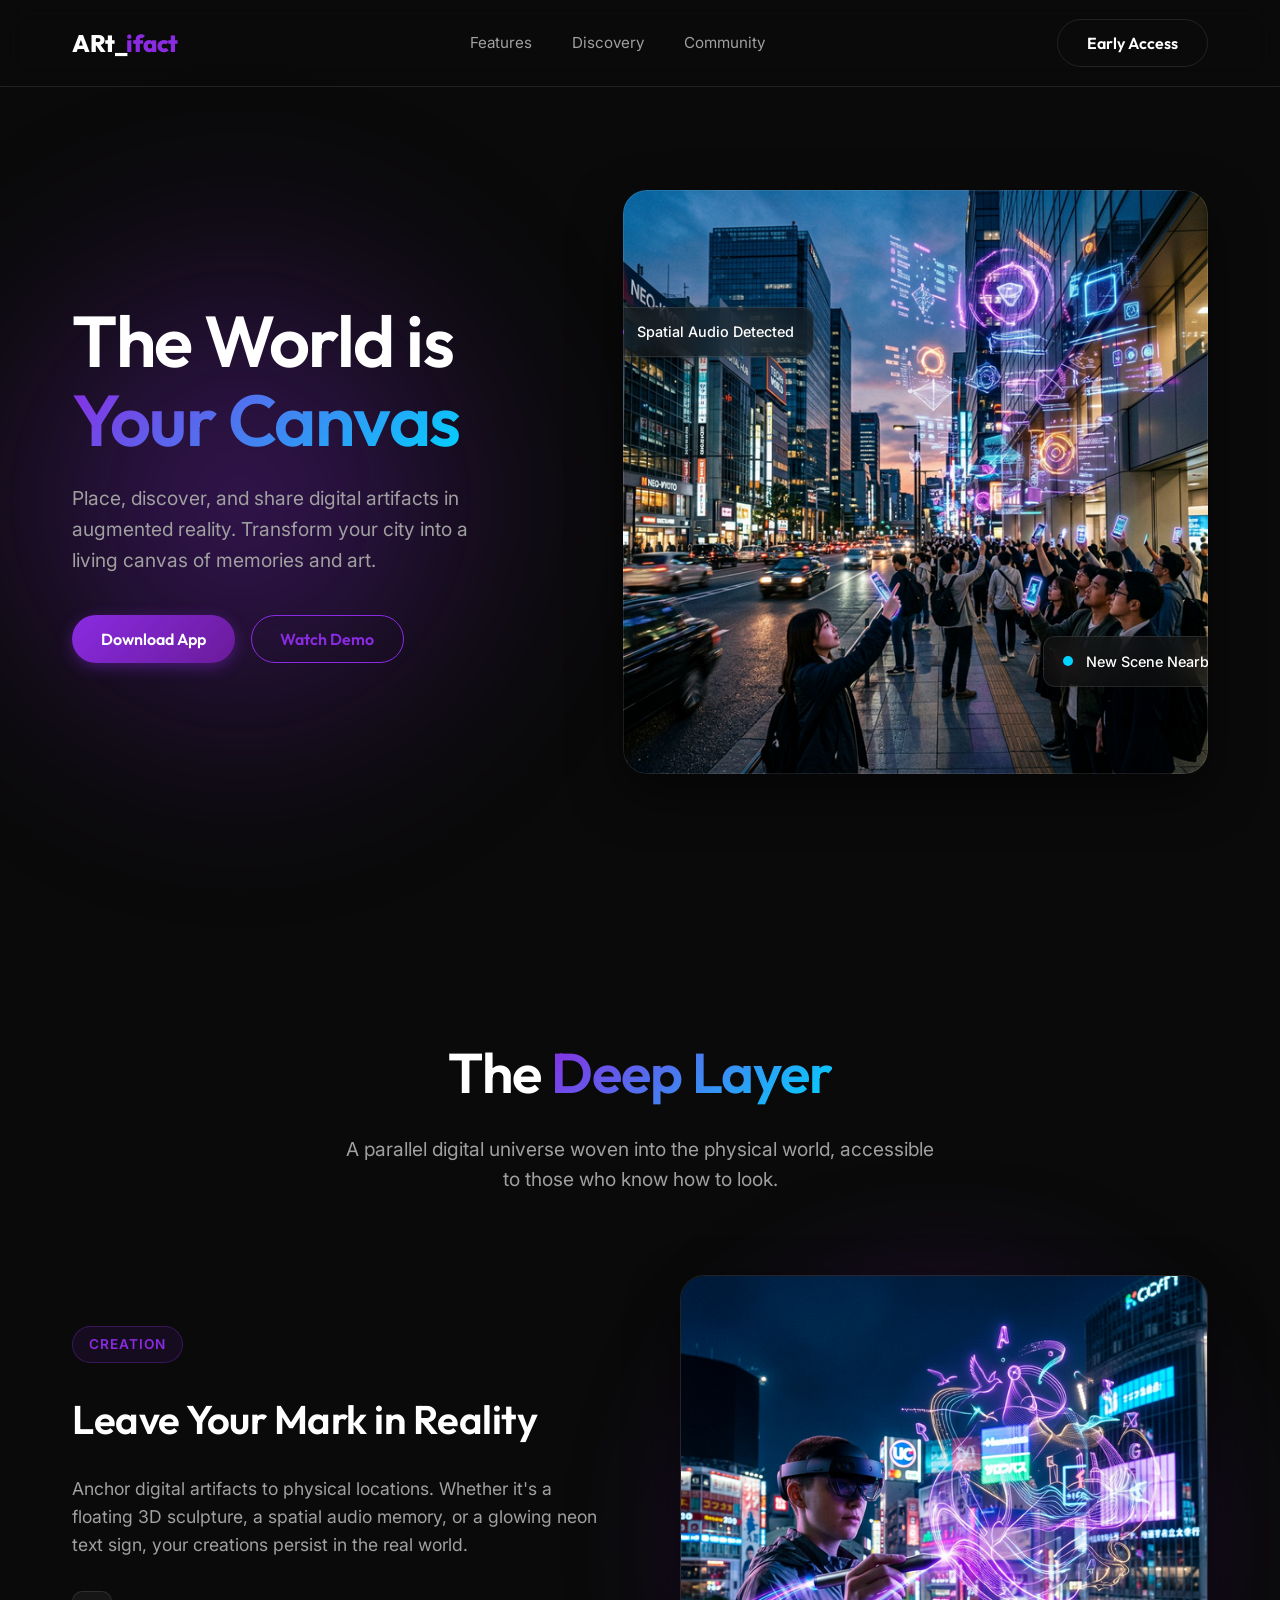
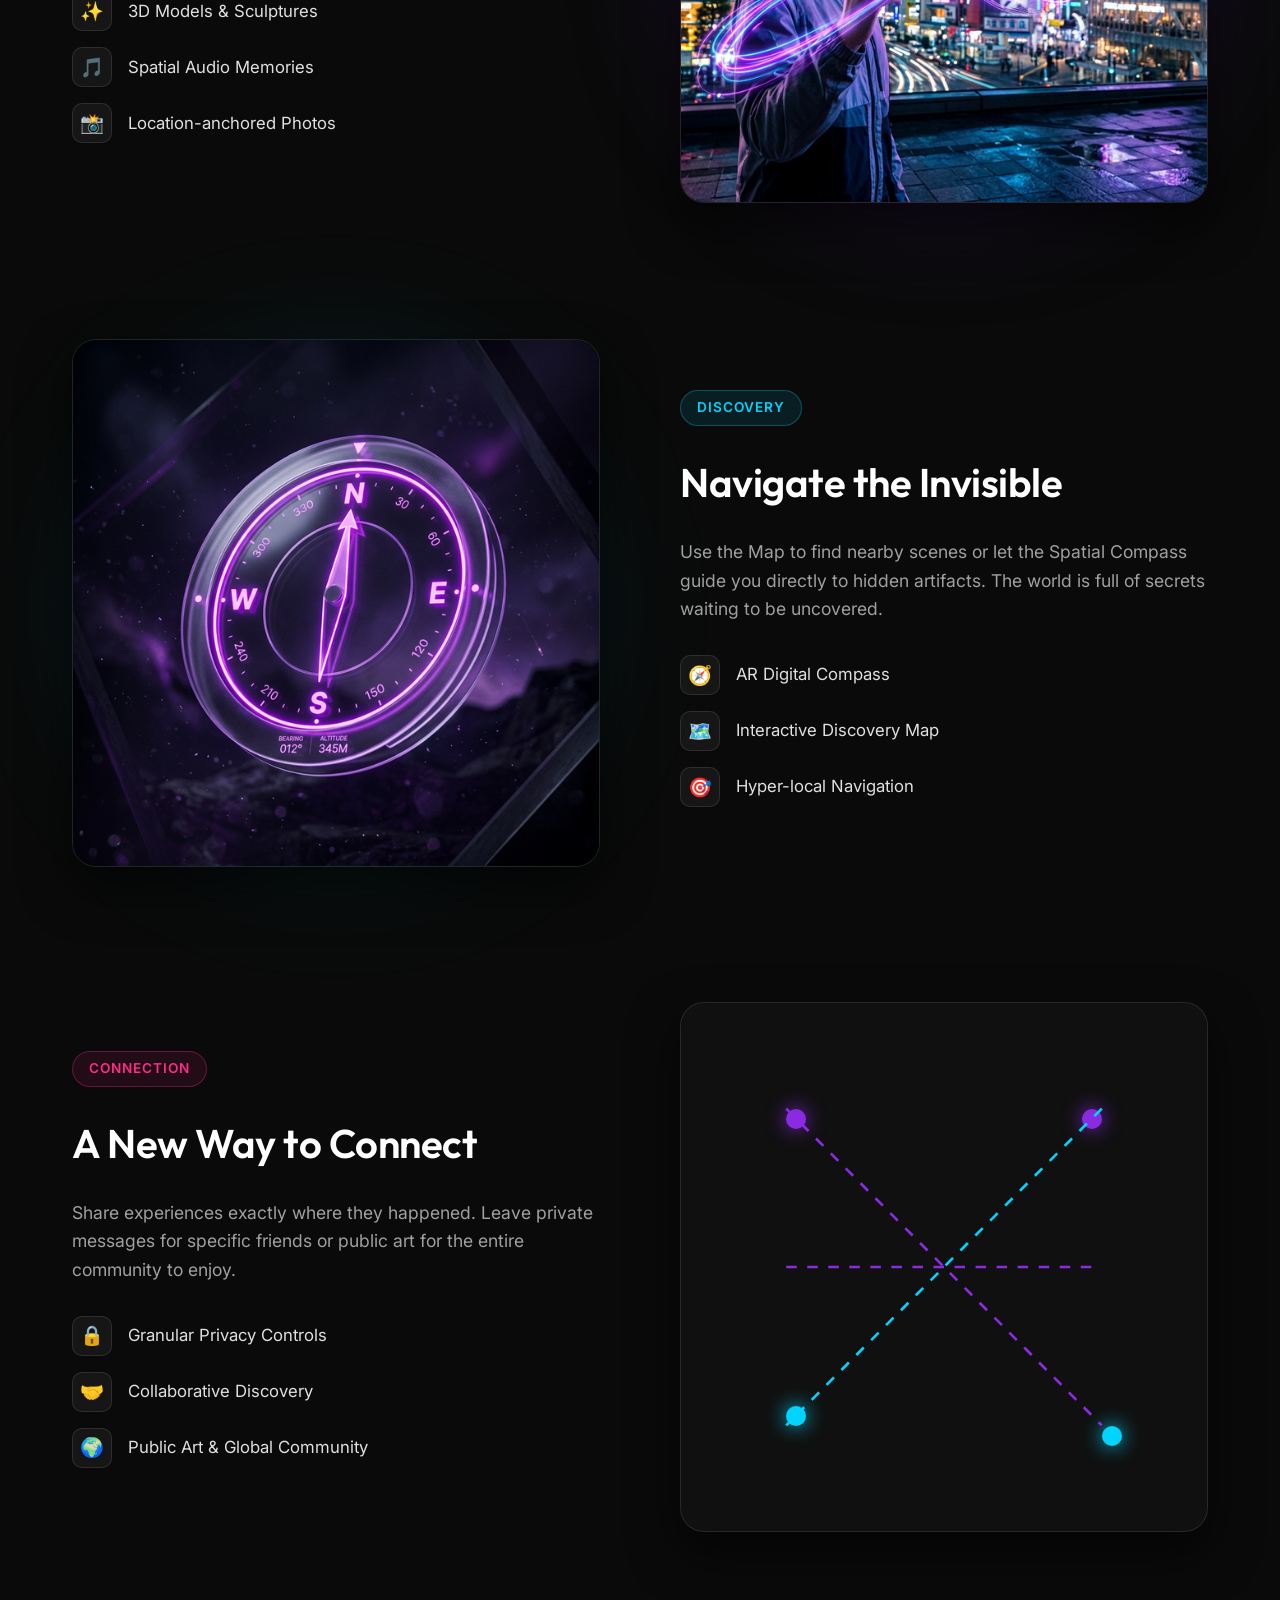
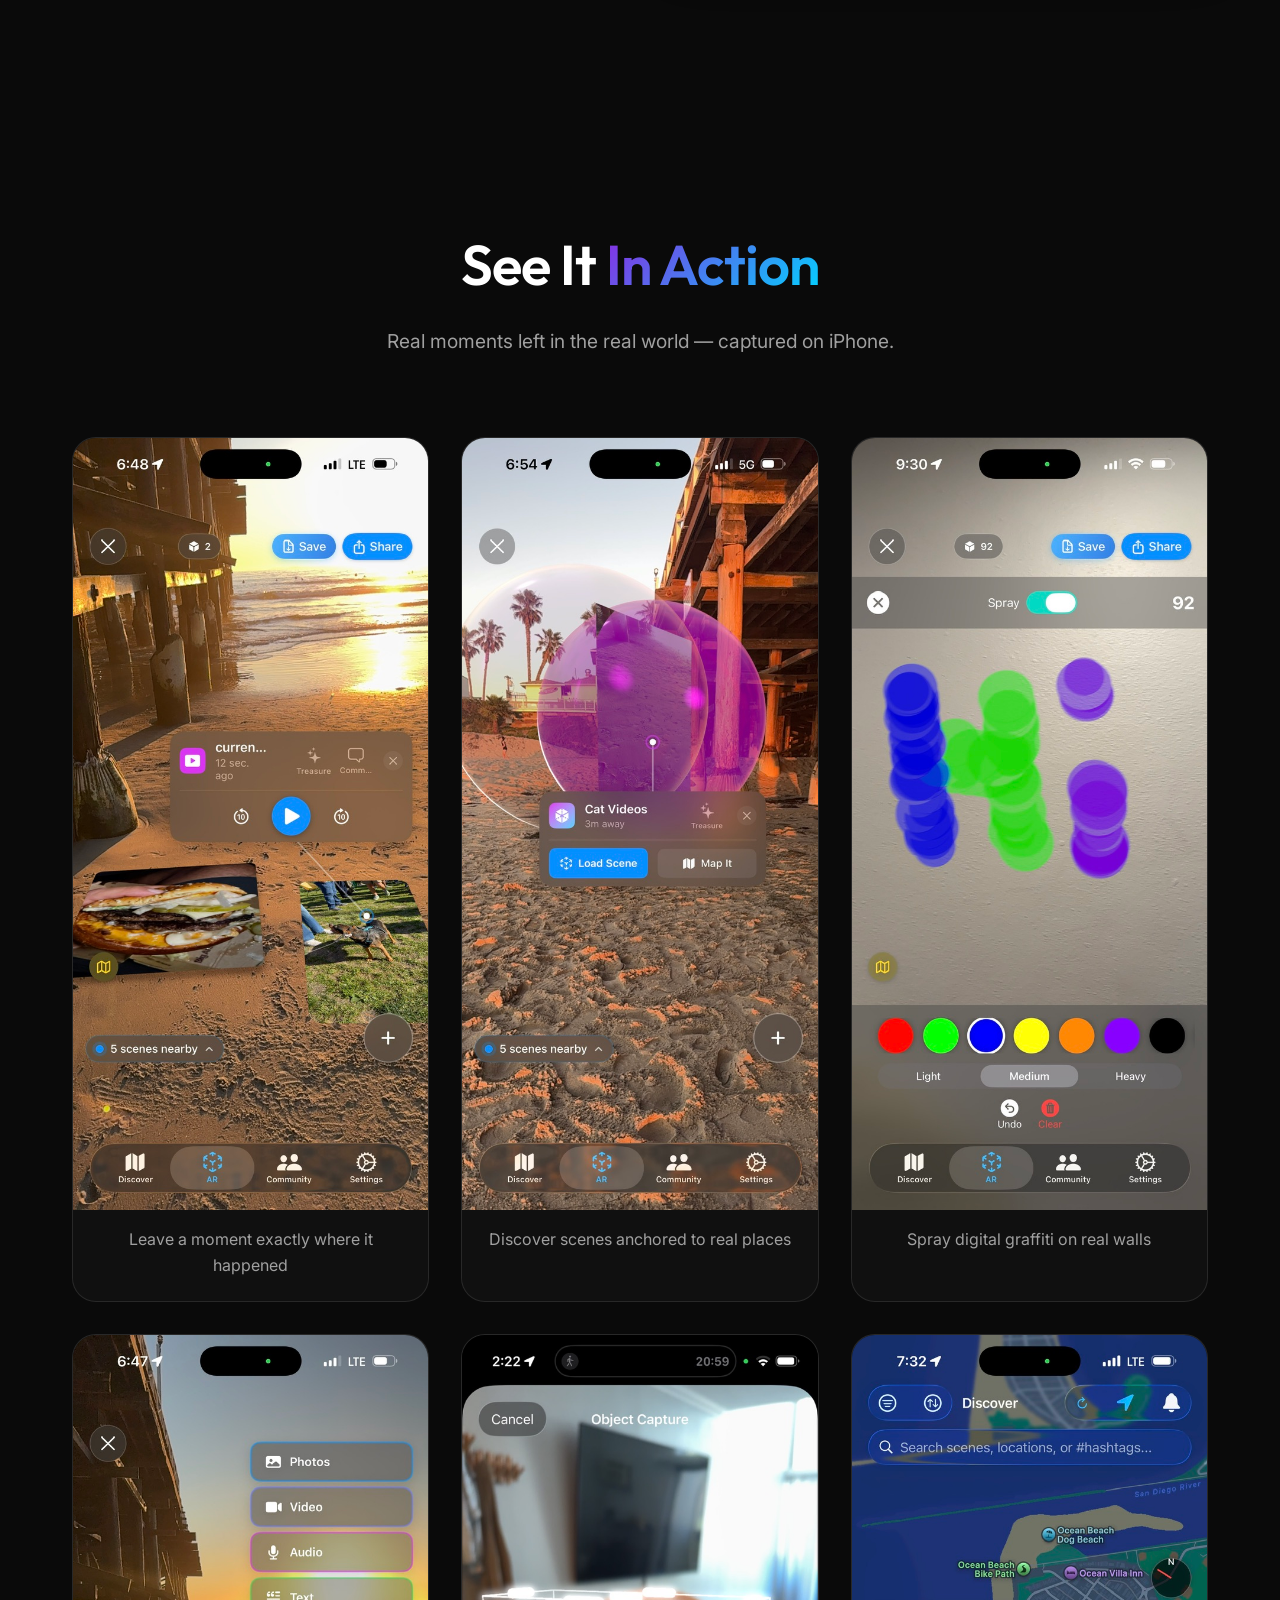
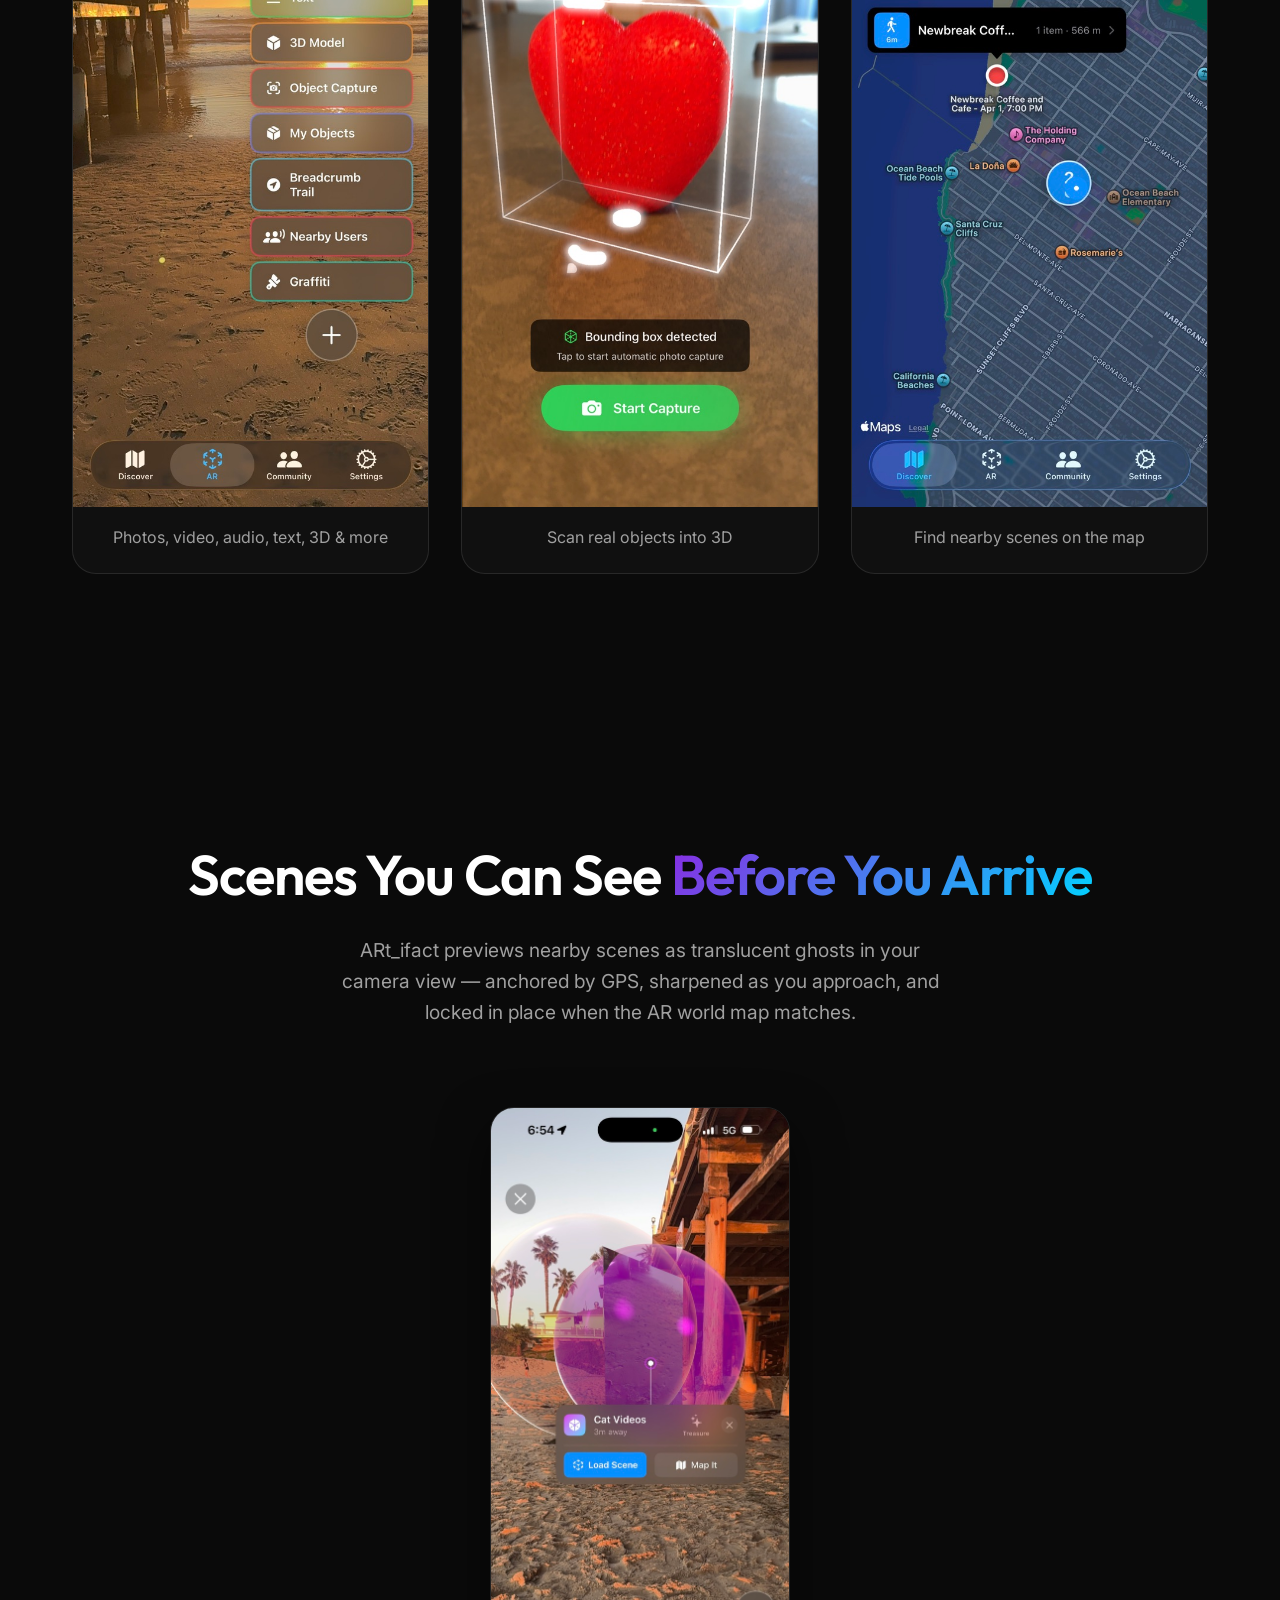
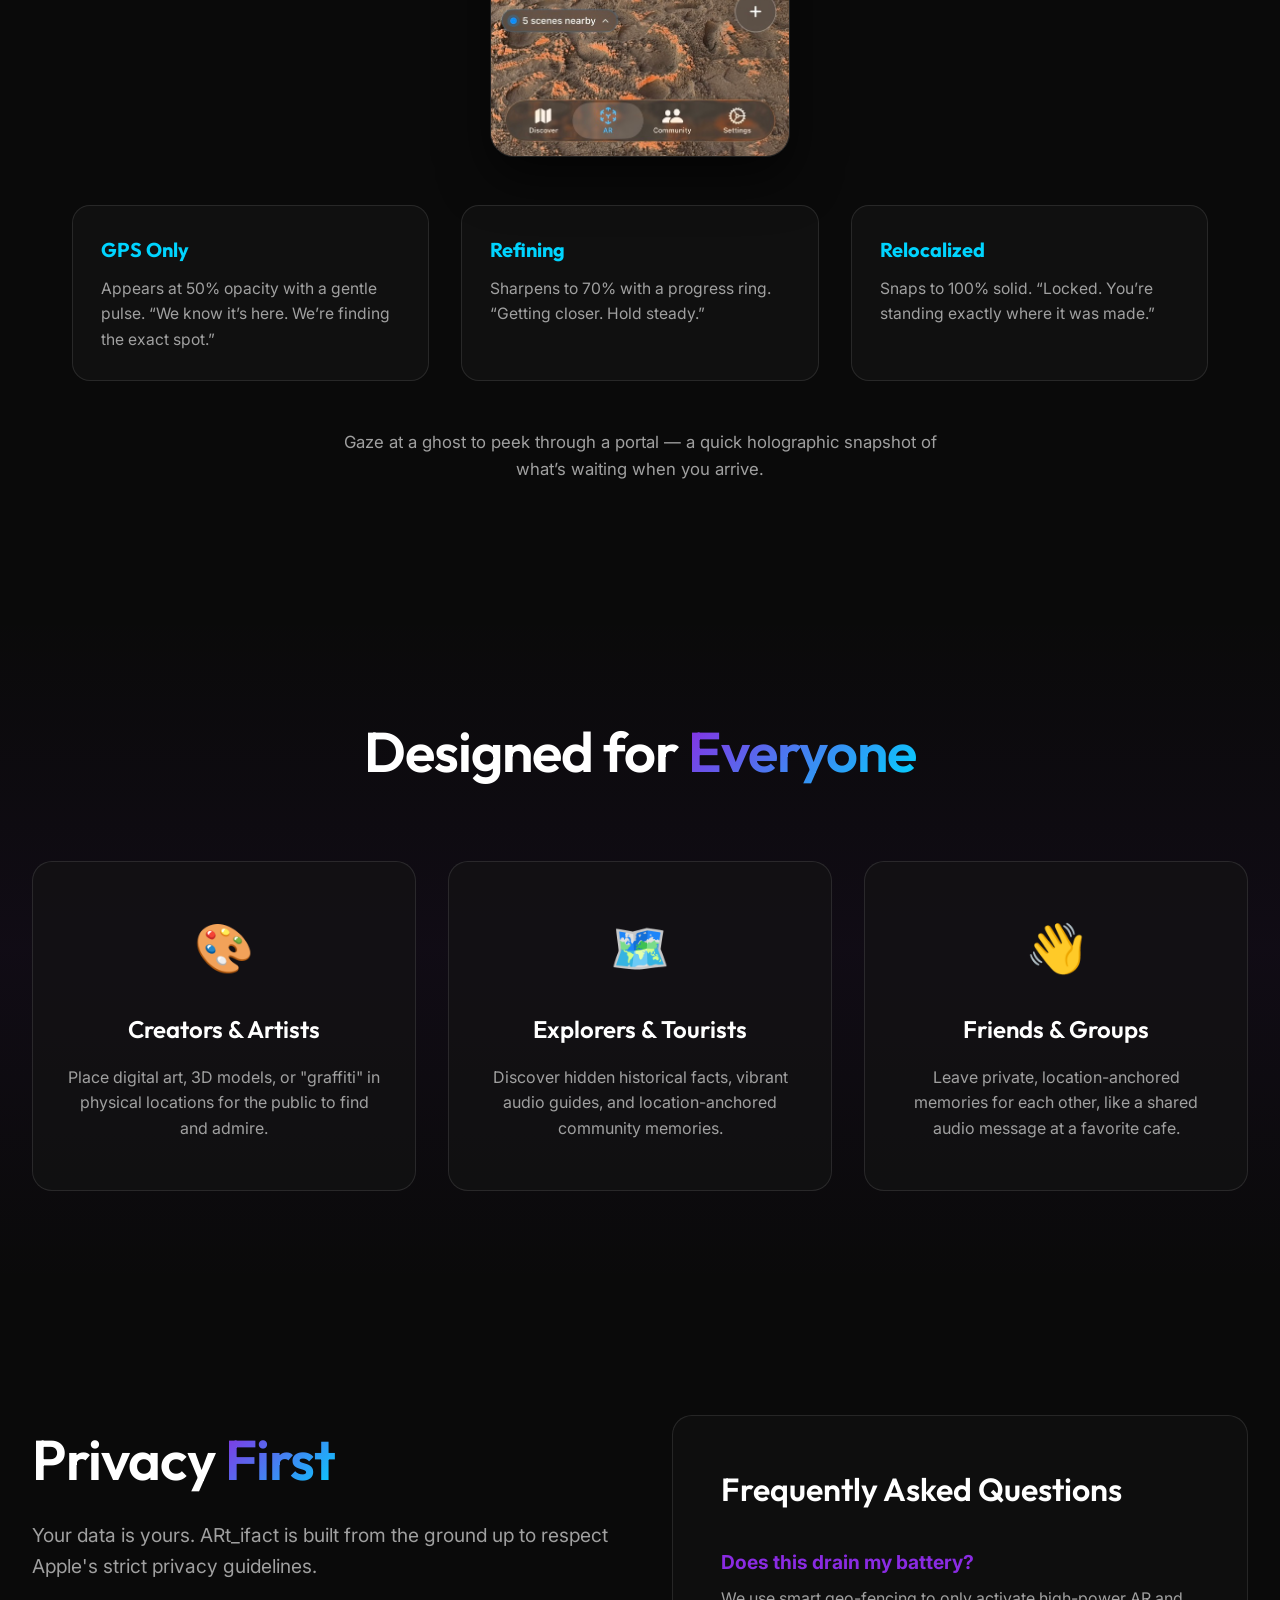
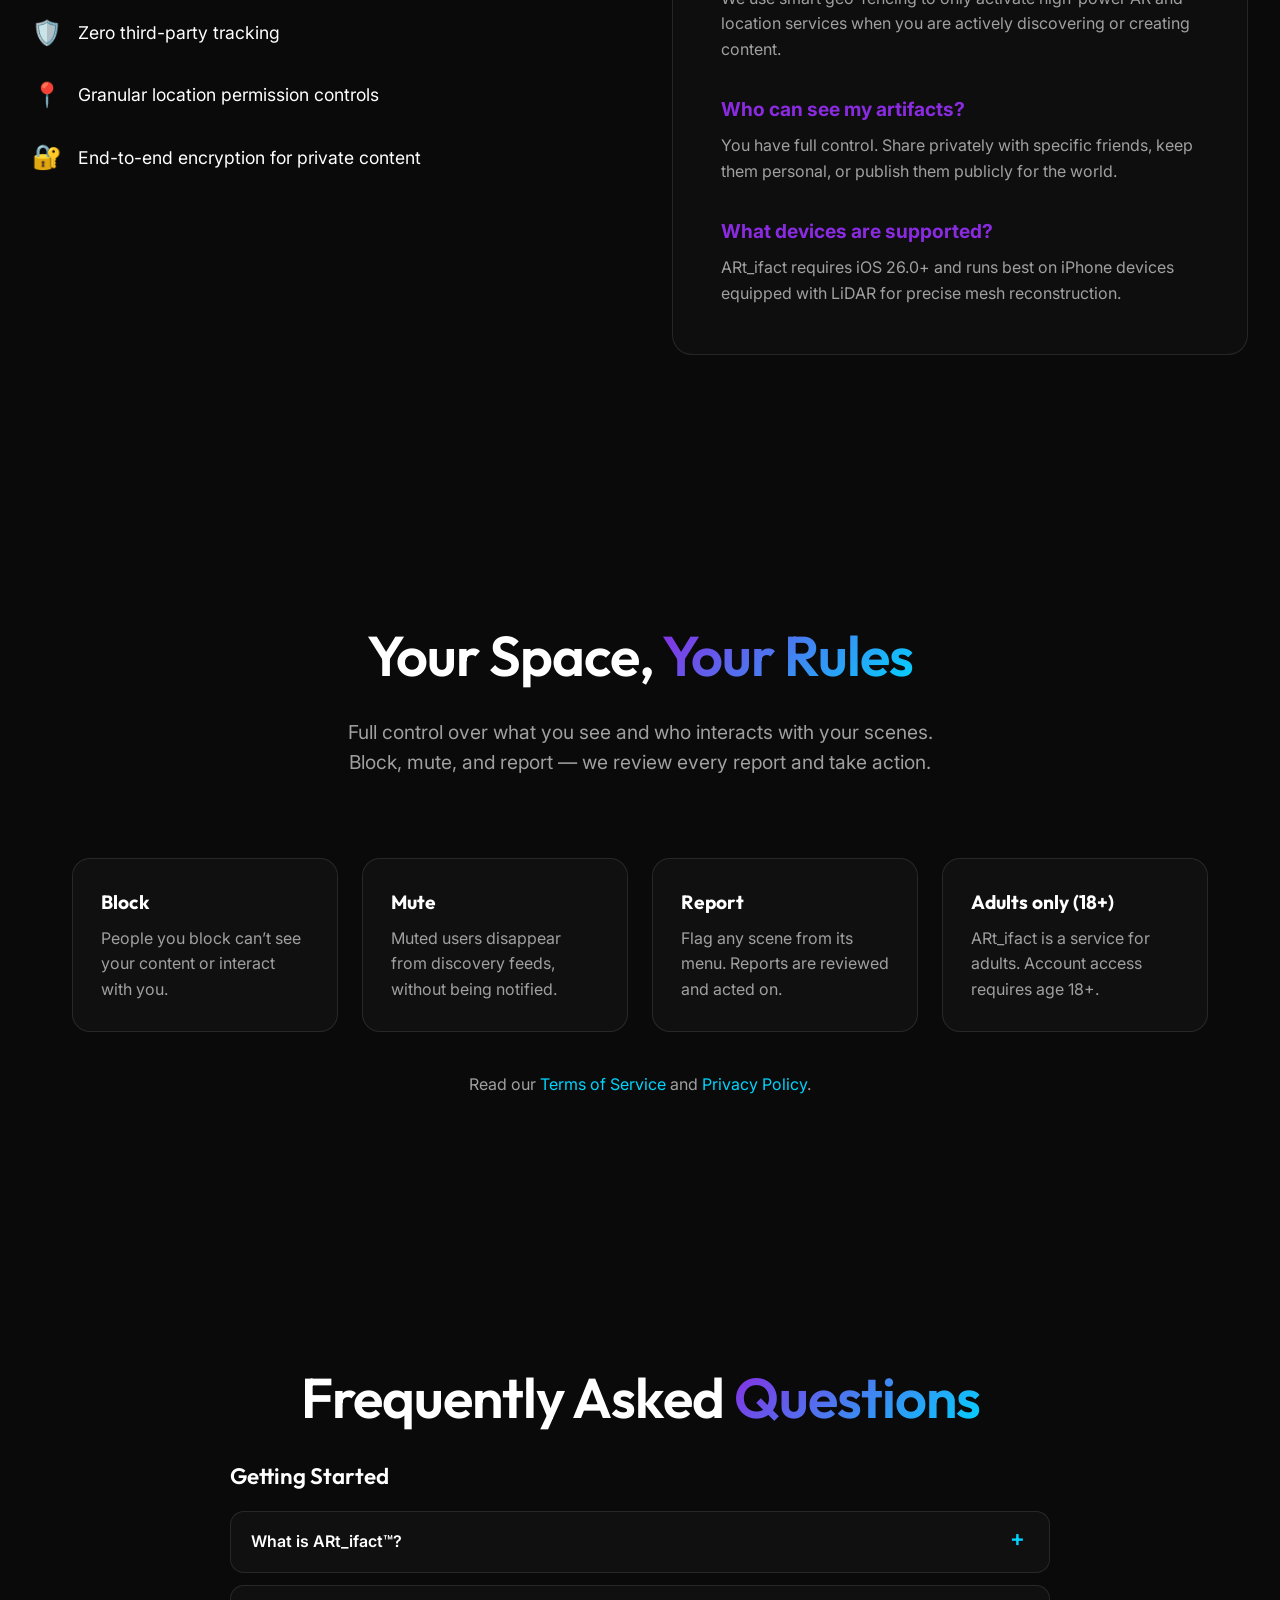
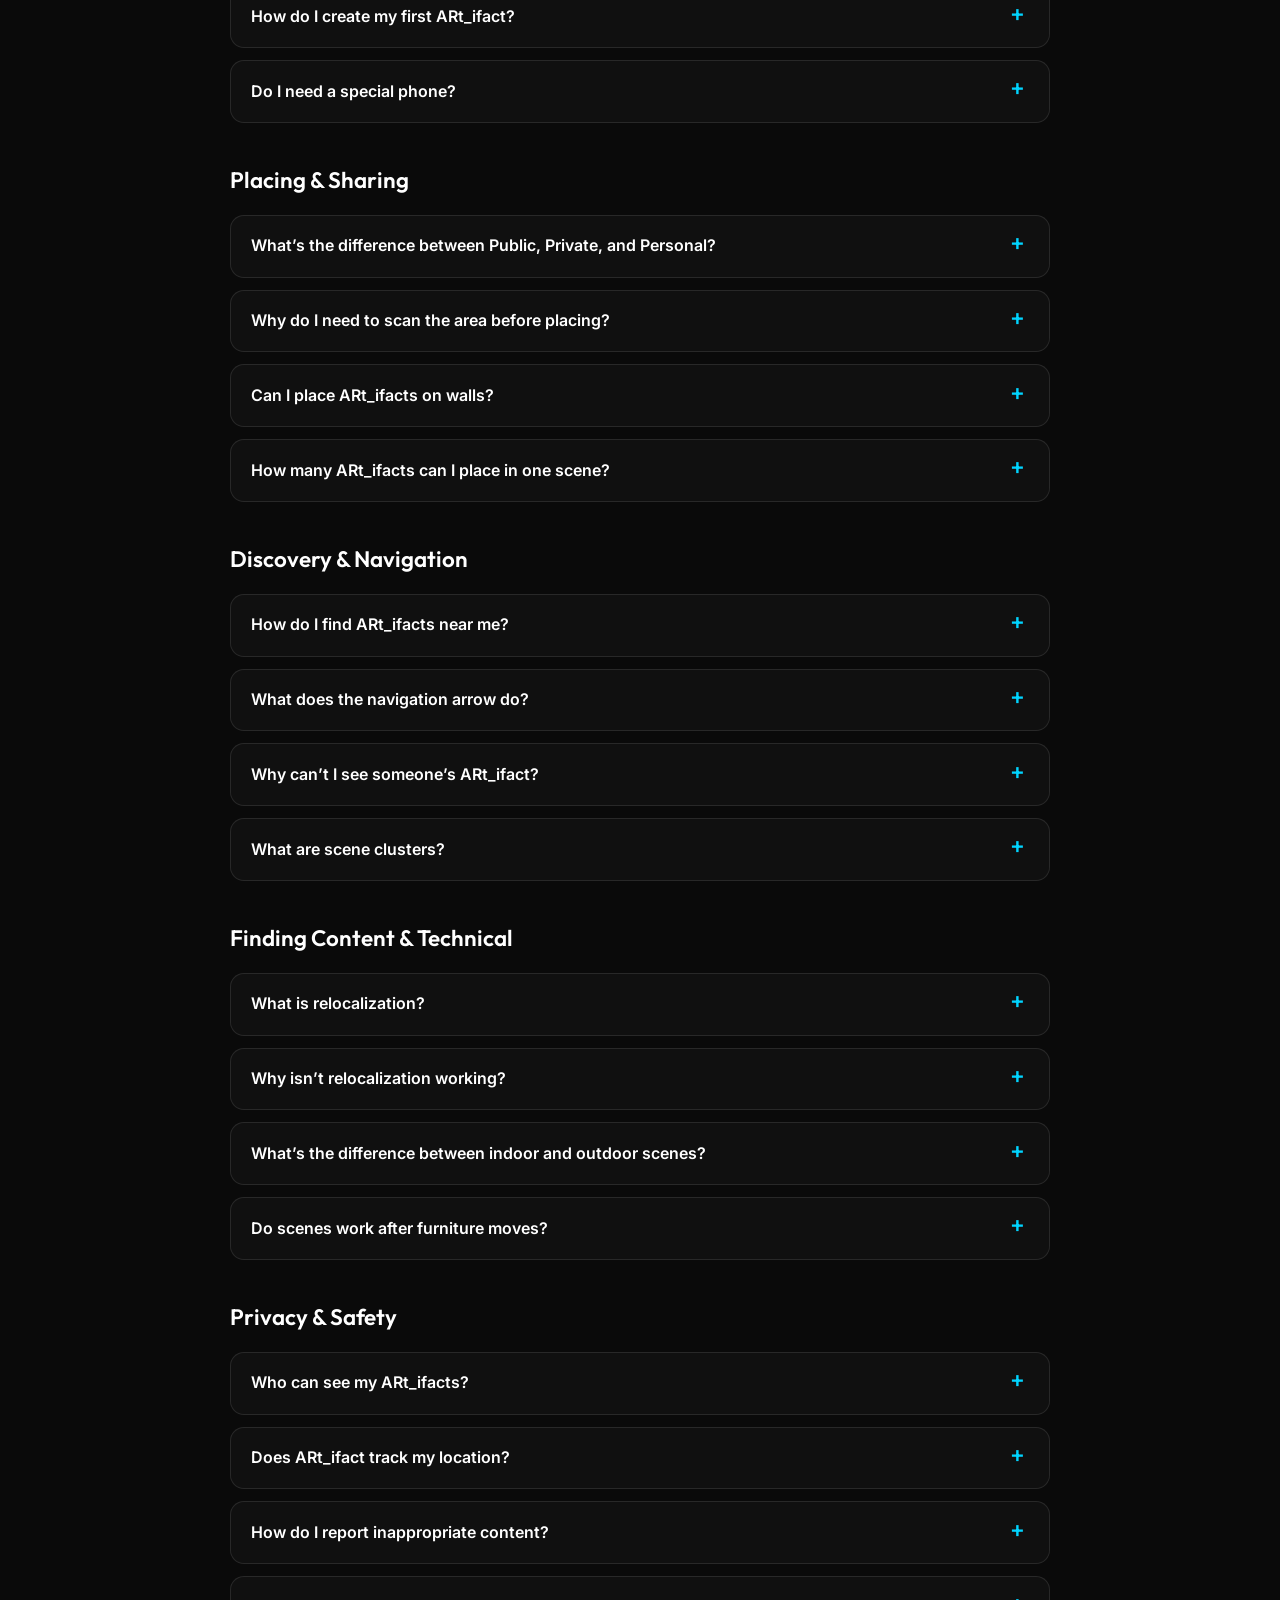
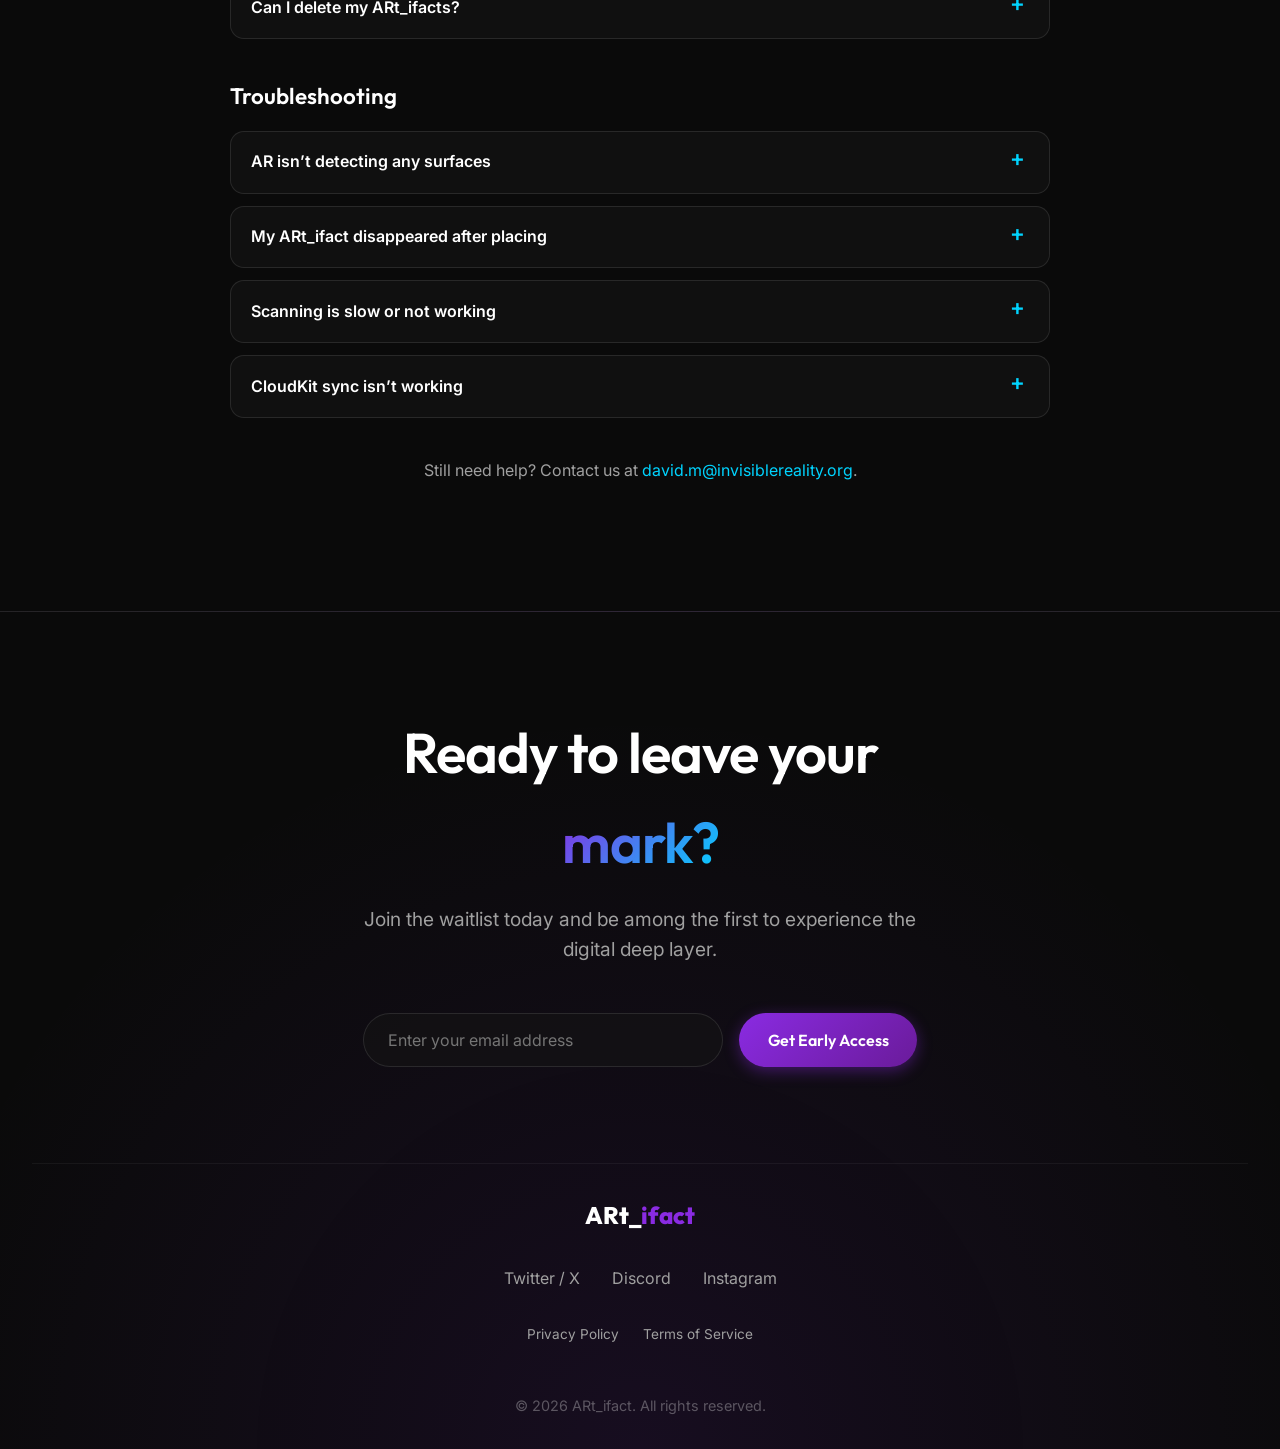
==== commit 212f3696: "Add Ghost Scenes, Trust & Safety, and FAQ sections (live design) Built onto the live (old) design us" ====
--- a/index.html
+++ b/index.html
@@ -205,6 +205,31 @@
                     <figcaption>Find nearby scenes on the map</figcaption>
                 </figure>
             </div>
+        </div>
+    </section>
+
+    <!-- Ghost Scenes -->
+    <section class="ghost" id="ghost-scenes">
+        <div class="section-container">
+            <h2 class="section-title reveal-fade-up">Scenes You Can See <span class="gradient-text">Before You Arrive</span></h2>
+            <p class="section-subtitle reveal-fade-up delay-100">ARt_ifact previews nearby scenes as translucent ghosts in your camera view — anchored by GPS, sharpened as you approach, and locked in place when the AR world map matches.</p>
+            <img src="assets/images/shot-ghost.jpeg" loading="lazy" class="ghost-shot reveal-fade-up"
+                alt="Screenshot of a translucent purple Ghost Scene sphere labeled Cat Videos, 3 meters away, with Load Scene and Map It buttons">
+            <div class="ghost-states">
+                <div class="ghost-state reveal-fade-up">
+                    <strong>GPS Only</strong>
+                    <span>Appears at 50% opacity with a gentle pulse. &ldquo;We know it&rsquo;s here. We&rsquo;re finding the exact spot.&rdquo;</span>
+                </div>
+                <div class="ghost-state reveal-fade-up delay-100">
+                    <strong>Refining</strong>
+                    <span>Sharpens to 70% with a progress ring. &ldquo;Getting closer. Hold steady.&rdquo;</span>
+                </div>
+                <div class="ghost-state reveal-fade-up delay-200">
+                    <strong>Relocalized</strong>
+                    <span>Snaps to 100% solid. &ldquo;Locked. You&rsquo;re standing exactly where it was made.&rdquo;</span>
+                </div>
+            </div>
+            <p class="ghost-tertiary reveal-fade-up">Gaze at a ghost to peek through a portal — a quick holographic snapshot of what&rsquo;s waiting when you arrive.</p>
         </div>
     </section>
 
@@ -273,19 +298,113 @@
         </div>
     </section>
 
+    <!-- Trust & Safety -->
+    <section class="trust-safety" id="trust-safety">
+        <div class="section-container">
+            <h2 class="section-title reveal-fade-up">Your Space, <span class="gradient-text">Your Rules</span></h2>
+            <p class="section-subtitle reveal-fade-up delay-100">Full control over what you see and who interacts with your scenes. Block, mute, and report &mdash; we review every report and take action.</p>
+            <ul class="safety-grid">
+                <li class="reveal-fade-up"><strong>Block</strong><span>People you block can&rsquo;t see your content or interact with you.</span></li>
+                <li class="reveal-fade-up delay-100"><strong>Mute</strong><span>Muted users disappear from discovery feeds, without being notified.</span></li>
+                <li class="reveal-fade-up delay-200"><strong>Report</strong><span>Flag any scene from its menu. Reports are reviewed and acted on.</span></li>
+                <li class="reveal-fade-up"><strong>Adults only (18+)</strong><span>ARt_ifact is a service for adults. Account access requires age 18+.</span></li>
+            </ul>
+            <p class="safety-note reveal-fade-up">Read our <a href="terms.html">Terms of Service</a> and <a href="privacy.html">Privacy Policy</a>.</p>
+        </div>
+    </section>
+
+    <!-- FAQ -->
+    <section class="faq" id="faq">
+        <div class="section-container">
+            <h2 class="section-title reveal-fade-up">Frequently Asked <span class="gradient-text">Questions</span></h2>
+
+            <div class="faq-category reveal-fade-up">
+                <h3>Getting Started</h3>
+                <details><summary>What is ARt_ifact&trade;?</summary>
+                    <p>ARt_ifact&trade; lets you leave digital content (photos, text, 3D models, audio) at real-world locations. Others can discover and experience your ARt_ifacts by visiting the same place.</p></details>
+                <details><summary>How do I create my first ARt_ifact?</summary>
+                    <ol><li>Tap the AR tab</li><li>Tap the + button</li><li>Choose content type (photo, text, etc.)</li><li>Scan your environment</li><li>Tap to place</li><li>Choose sharing option (Public/Private/Personal)</li></ol></details>
+                <details><summary>Do I need a special phone?</summary>
+                    <p>ARt_ifact runs on modern iPhones. For the current minimum iOS version and supported devices, check the App Store listing. LiDAR-enabled iPhones (iPhone 12 Pro and later) get enhanced AR with faster plane detection.</p></details>
+            </div>
+
+            <div class="faq-category reveal-fade-up">
+                <h3>Placing &amp; Sharing</h3>
+                <details><summary>What&rsquo;s the difference between Public, Private, and Personal?</summary>
+                    <ul><li>Public: Anyone can discover on the map and recreate your scene</li><li>Private: Only people you specifically share with can see it</li><li>Personal: Only you can see it (like a private bookmark)</li></ul></details>
+                <details><summary>Why do I need to scan the area before placing?</summary>
+                    <p>Scanning helps the app understand your space by finding surfaces like floors and walls. This makes sure content is placed correctly and helps others find it later.</p></details>
+                <details><summary>Can I place ARt_ifacts on walls?</summary>
+                    <p>Yes! ARt_ifact supports both horizontal surfaces (tables, floors) and vertical surfaces (walls). Photos and text automatically align with the surface orientation.</p></details>
+                <details><summary>How many ARt_ifacts can I place in one scene?</summary>
+                    <p>You can place unlimited ARt_ifacts in a single scene. Each scene is saved separately and can contain photos, text, 3D models, audio, and graffiti in any combination.</p></details>
+            </div>
+
+            <div class="faq-category reveal-fade-up">
+                <h3>Discovery &amp; Navigation</h3>
+                <details><summary>How do I find ARt_ifacts near me?</summary>
+                    <p>Open the Discover tab to see a map of nearby ARt_ifacts. Blue pins are yours, orange pins are public content from others, and green pins are privately shared with you.</p></details>
+                <details><summary>What does the navigation arrow do?</summary>
+                    <p>The arrow points toward the scene location using your device&rsquo;s compass. Follow it to get close to the ARt_ifact (within 10m is ideal), then scan the area to recreate the scene.</p></details>
+                <details><summary>Why can&rsquo;t I see someone&rsquo;s ARt_ifact?</summary>
+                    <p>You need to be at the original location where it was created. Get within 10 meters, then scan the area. The app uses your camera to find the exact spot and show the content.</p></details>
+                <details><summary>What are scene clusters?</summary>
+                    <p>When multiple scenes are close together, they&rsquo;re grouped into a cluster (shown as a number). Tap the cluster to see all nearby scenes in a list.</p></details>
+            </div>
+
+            <div class="faq-category reveal-fade-up">
+                <h3>Finding Content &amp; Technical</h3>
+                <details><summary>What is relocalization?</summary>
+                    <p>Relocalization is how the app finds the exact spot where you placed content. It uses your camera, GPS, and compass to match your current location to where the content was originally placed.</p></details>
+                <details><summary>Why isn&rsquo;t relocalization working?</summary>
+                    <p>Common issues:</p><ul><li>Too far from original location (try getting within 10 meters)</li><li>Lighting changed a lot</li><li>Furniture moved or things changed</li><li>Not enough clear features to recognize</li></ul><p>Tip: Move slowly and look around the whole area.</p></details>
+                <details><summary>What&rsquo;s the difference between indoor and outdoor scenes?</summary>
+                    <ul><li>Indoor: Uses a 3D map of the space (very precise, needs clear features like walls and furniture)</li><li>Outdoor: Uses GPS and location (less precise, works even when things change)</li></ul><p>The app picks the best method based on where you are.</p></details>
+                <details><summary>Do scenes work after furniture moves?</summary>
+                    <p>Indoor scenes rely on visual features like walls, windows, and floor patterns. If major furniture moves, relocalization may be affected. Outdoor scenes use GPS and are more resilient to changes.</p></details>
+            </div>
+
+            <div class="faq-category reveal-fade-up">
+                <h3>Privacy &amp; Safety</h3>
+                <details><summary>Who can see my ARt_ifacts?</summary>
+                    <ul><li>Public scenes: Anyone using ARt_ifact</li><li>Private scenes: Only people you share with</li><li>Personal scenes: Only you</li></ul><p>You can delete any ARt_ifact at any time from My Content.</p></details>
+                <details><summary>Does ARt_ifact track my location?</summary>
+                    <p>Location is only used when placing or discovering ARt_ifacts. We don&rsquo;t track your movements. Scene locations are stored in CloudKit and only shared according to your privacy choice (Public/Private/Personal).</p></details>
+                <details><summary>How do I report inappropriate content?</summary>
+                    <p>Tap any ARt_ifact, then tap the &middot;&middot;&middot; menu and select &lsquo;Report&rsquo;. We review all reports and remove content that violates our guidelines.</p></details>
+                <details><summary>Can I delete my ARt_ifacts?</summary>
+                    <p>Yes! Go to Settings &rarr; My Content, select the scene, and tap Delete. This removes it from CloudKit and the map immediately.</p></details>
+            </div>
+
+            <div class="faq-category reveal-fade-up">
+                <h3>Troubleshooting</h3>
+                <details><summary>AR isn&rsquo;t detecting any surfaces</summary>
+                    <ul><li>Move your device slowly left and right</li><li>Ensure good lighting</li><li>Point at textured surfaces (not blank walls)</li><li>Make sure camera lens is clean</li><li>Restart the app if needed</li></ul></details>
+                <details><summary>My ARt_ifact disappeared after placing</summary>
+                    <p>Check that you chose a sharing option (Public/Private/Personal). If you dismissed the share sheet without selecting, the scene wasn&rsquo;t saved. Try placing again and complete the sharing flow.</p></details>
+                <details><summary>Scanning is slow or not working</summary>
+                    <ul><li>Ensure good lighting (AR works poorly in dim environments)</li><li>Clean your camera lens</li><li>Close other AR apps</li><li>Restart your device</li><li>Update to the latest iOS version</li></ul></details>
+                <details><summary>CloudKit sync isn&rsquo;t working</summary>
+                    <p>Go to Settings &rarr; CloudKit and check:</p><ul><li>CloudKit is enabled</li><li>You&rsquo;re signed in to iCloud</li><li>You have internet connection</li><li>Tap &lsquo;Force Sync&rsquo; to manually sync</li></ul><p>Note: First sync can take a few moments.</p></details>
+            </div>
+
+            <p class="faq-contact reveal-fade-up">Still need help? Contact us at <a href="mailto:david.m@invisiblereality.org">david.m@invisiblereality.org</a>.</p>
+        </div>
+    </section>
+
     <!-- CTA & Footer -->
     <footer class="footer">
         <div class="footer-cta reveal-fade-up">
             <h2 class="section-title">Ready to leave your <span class="gradient-text">mark?</span></h2>
             <p>Join the waitlist today and be among the first to experience the digital deep layer.</p>
-            <form class="waitlist-form" action="https://formsubmit.co/david.m@invisiblereality.org" method="POST">
+            <form class="waitlist-form" action="https://api.web3forms.com/submit" method="POST">
+                <input type="hidden" name="access_key" value="427406bf-e3b3-42b6-b769-ab24a79af57a">
+                <input type="hidden" name="subject" value="ARt_ifact early-access request">
+                <input type="hidden" name="from_name" value="ARt_ifact Website">
                 <input type="email" name="email" placeholder="Enter your email address" required>
                 <button type="submit" class="cta-btn primary">Get Early Access</button>
-                <input type="hidden" name="_subject" value="ARt_ifact early-access request">
-                <input type="hidden" name="_captcha" value="false">
-                <input type="hidden" name="_template" value="table">
-                <input type="hidden" name="_next" value="https://invisiblereality.org/?subscribed=1">
-                <input type="text" name="_honey" style="display:none" tabindex="-1" autocomplete="off" aria-hidden="true">
+                <input type="hidden" name="redirect" value="https://invisiblereality.org/?subscribed=1">
+                <input type="checkbox" name="botcheck" style="display:none" tabindex="-1" autocomplete="off" aria-hidden="true">
             </form>
         </div>
         <div class="footer-bottom">
--- a/index.css
+++ b/index.css
@@ -887,4 +887,185 @@
     .showcase-grid {
         grid-template-columns: 1fr;
     }
+}
+
+/* ===== Ghost Scenes / Trust & Safety / FAQ (additive — new sections only) ===== */
+.ghost,
+.trust-safety,
+.faq {
+    padding: 8rem 2rem;
+    position: relative;
+    max-width: 1200px;
+    margin: 0 auto;
+}
+
+.ghost-shot {
+    display: block;
+    width: 100%;
+    max-width: 300px;
+    margin: 0 auto 3rem;
+    border-radius: 24px;
+    border: 1px solid var(--glass-border);
+    box-shadow: 0 20px 50px rgba(0, 0, 0, 0.6);
+}
+
+.ghost-states {
+    display: grid;
+    grid-template-columns: repeat(3, 1fr);
+    gap: 2rem;
+}
+
+.ghost-state {
+    background: var(--glass-bg);
+    border: 1px solid var(--glass-border);
+    border-radius: 18px;
+    padding: 1.75rem;
+}
+
+.ghost-state strong {
+    display: block;
+    font-family: var(--font-heading);
+    font-size: 1.25rem;
+    margin-bottom: 0.6rem;
+    color: var(--secondary-color);
+}
+
+.ghost-state span {
+    color: var(--text-secondary);
+    font-size: 0.98rem;
+    line-height: 1.6;
+}
+
+.ghost-tertiary {
+    text-align: center;
+    color: var(--text-secondary);
+    max-width: 620px;
+    margin: 3rem auto 0;
+    font-size: 1.05rem;
+}
+
+.safety-grid {
+    list-style: none;
+    padding: 0;
+    margin: 0;
+    display: grid;
+    grid-template-columns: repeat(auto-fit, minmax(220px, 1fr));
+    gap: 1.5rem;
+}
+
+.safety-grid li {
+    background: var(--glass-bg);
+    border: 1px solid var(--glass-border);
+    border-radius: 18px;
+    padding: 1.75rem;
+}
+
+.safety-grid strong {
+    display: block;
+    font-family: var(--font-heading);
+    font-size: 1.2rem;
+    margin-bottom: 0.5rem;
+    color: var(--text-primary);
+}
+
+.safety-grid span {
+    color: var(--text-secondary);
+    line-height: 1.6;
+}
+
+.safety-note {
+    text-align: center;
+    color: var(--text-secondary);
+    margin-top: 2.5rem;
+}
+
+.safety-note a,
+.faq-contact a {
+    color: var(--secondary-color);
+    text-decoration: none;
+}
+
+.faq-category {
+    max-width: 820px;
+    margin: 0 auto 2.5rem;
+}
+
+.faq-category h3 {
+    font-family: var(--font-heading);
+    font-size: 1.4rem;
+    margin: 0 0 1rem;
+    color: var(--text-primary);
+}
+
+.faq details {
+    background: var(--glass-bg);
+    border: 1px solid var(--glass-border);
+    border-radius: 14px;
+    margin-bottom: 0.75rem;
+    padding: 0 1.25rem;
+}
+
+.faq summary {
+    cursor: pointer;
+    list-style: none;
+    padding: 1.1rem 2rem 1.1rem 0;
+    font-weight: 600;
+    color: var(--text-primary);
+    position: relative;
+}
+
+.faq summary::-webkit-details-marker {
+    display: none;
+}
+
+.faq summary::after {
+    content: '+';
+    position: absolute;
+    right: 0.25rem;
+    top: 0.95rem;
+    color: var(--secondary-color);
+    font-size: 1.4rem;
+    line-height: 1;
+}
+
+.faq details[open] summary::after {
+    content: '\2212';
+}
+
+.faq details p,
+.faq details ul,
+.faq details ol {
+    color: var(--text-secondary);
+    line-height: 1.7;
+    margin: 0 0 1rem;
+}
+
+.faq details ul,
+.faq details ol {
+    padding-left: 1.25rem;
+}
+
+.faq details > :last-child {
+    margin-bottom: 1.1rem;
+}
+
+.faq-contact {
+    text-align: center;
+    color: var(--text-secondary);
+    margin-top: 2rem;
+}
+
+@media (max-width: 900px) {
+    .ghost-states {
+        grid-template-columns: 1fr;
+    }
+}
+
+@media (max-width: 560px) {
+
+    .ghost,
+    .trust-safety,
+    .faq {
+        padding: 5rem 1.25rem;
+    }
 }
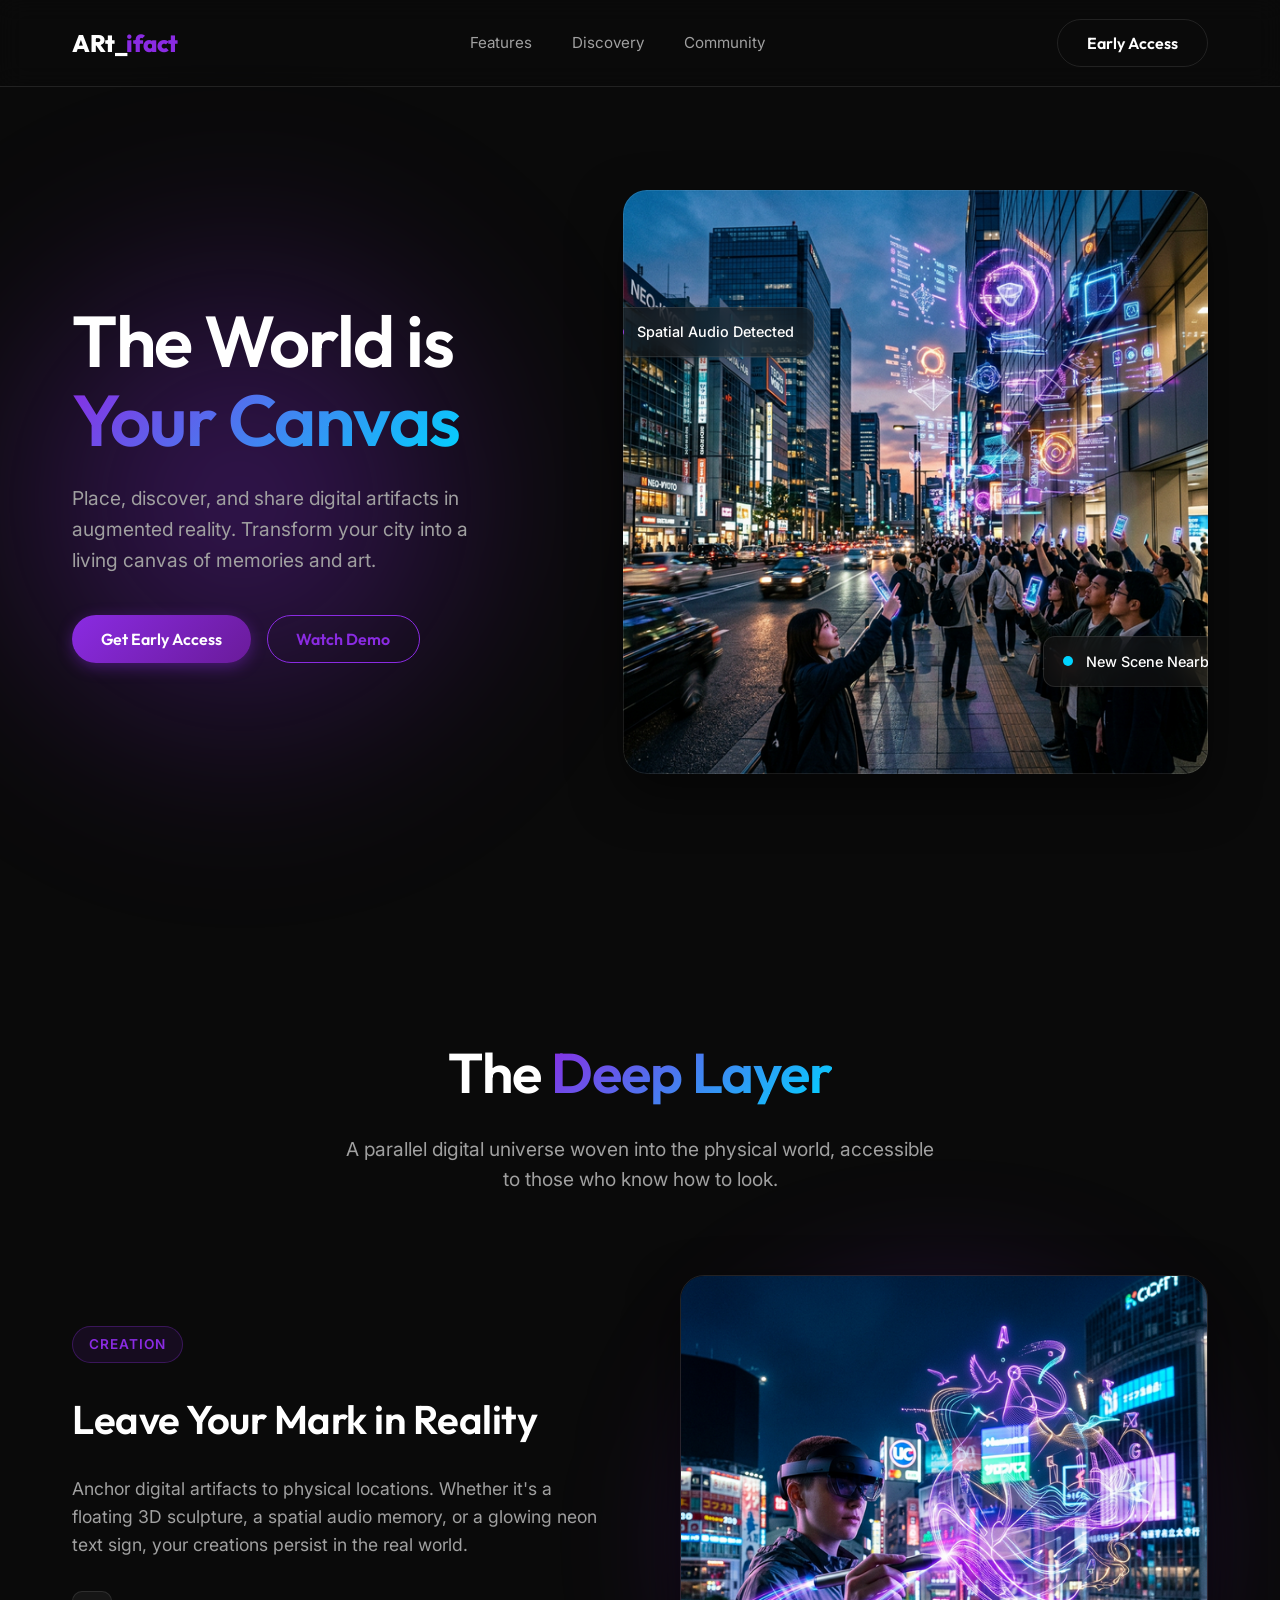
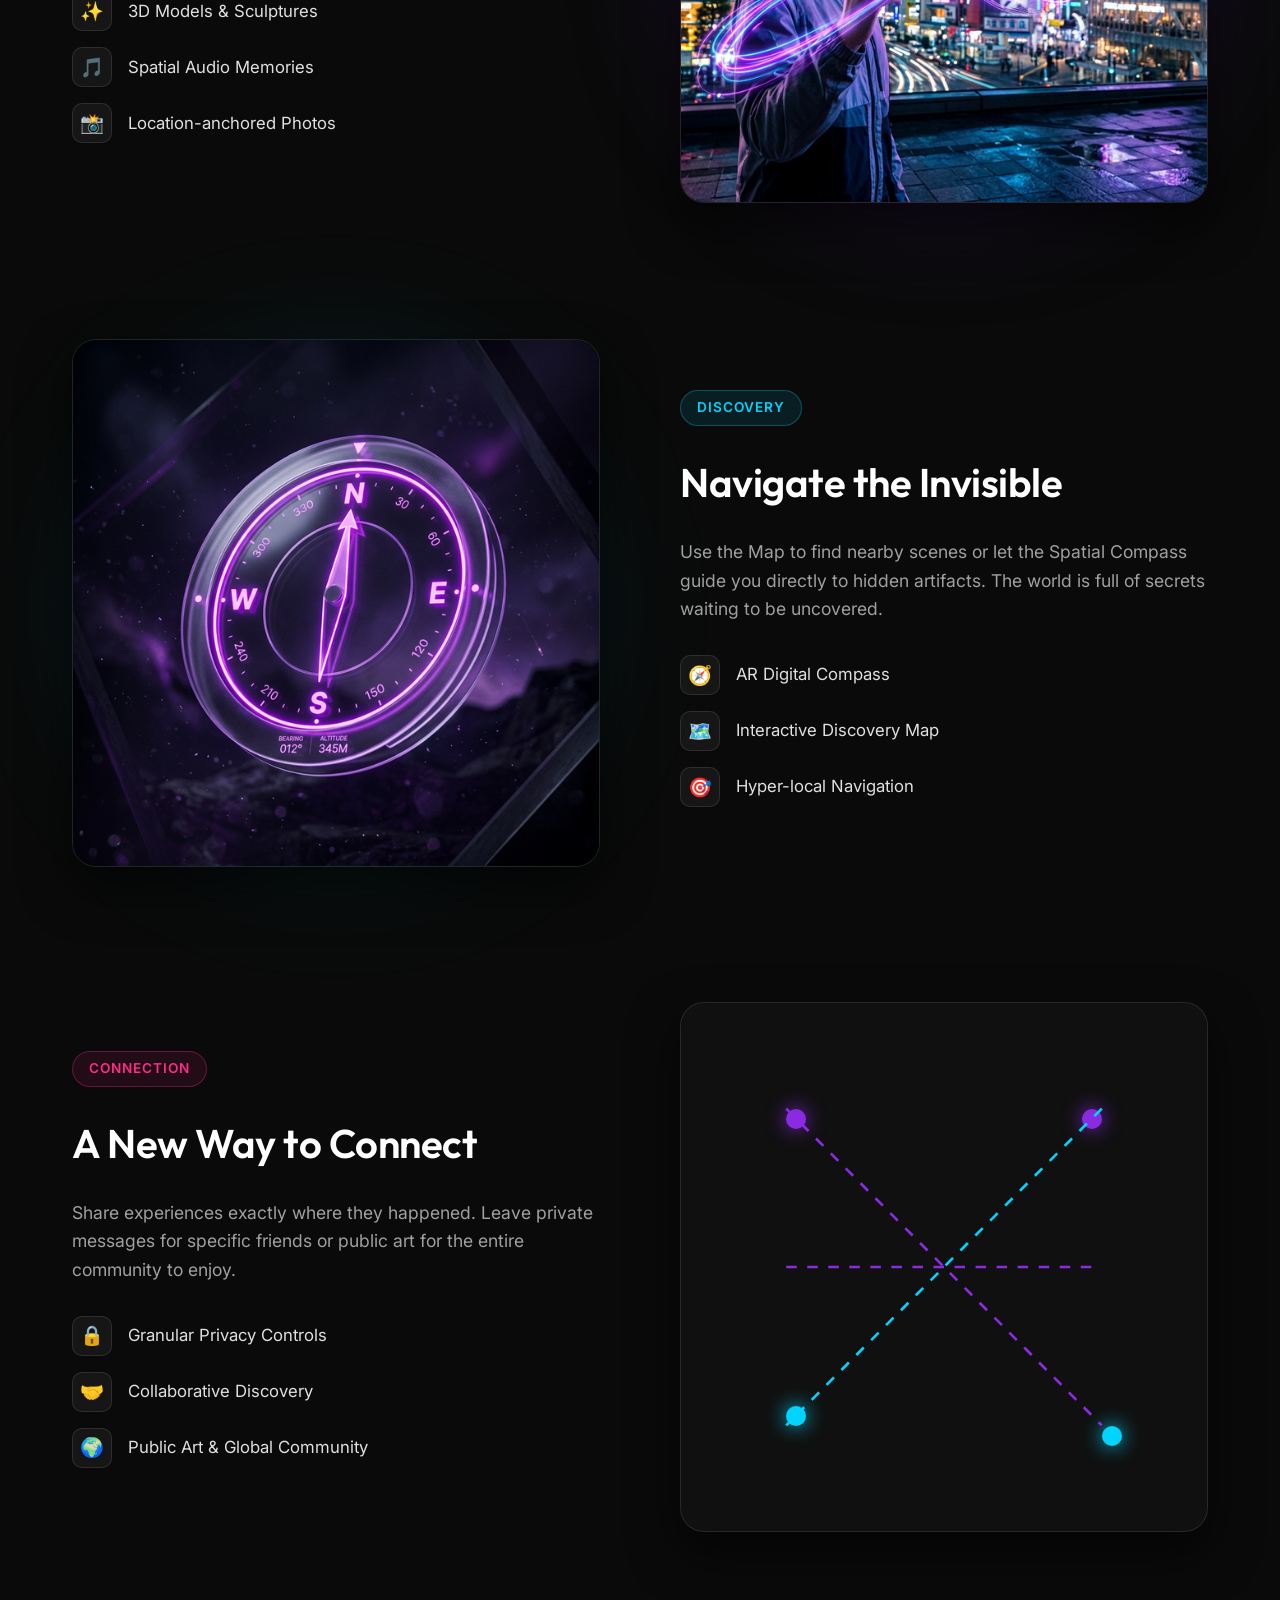
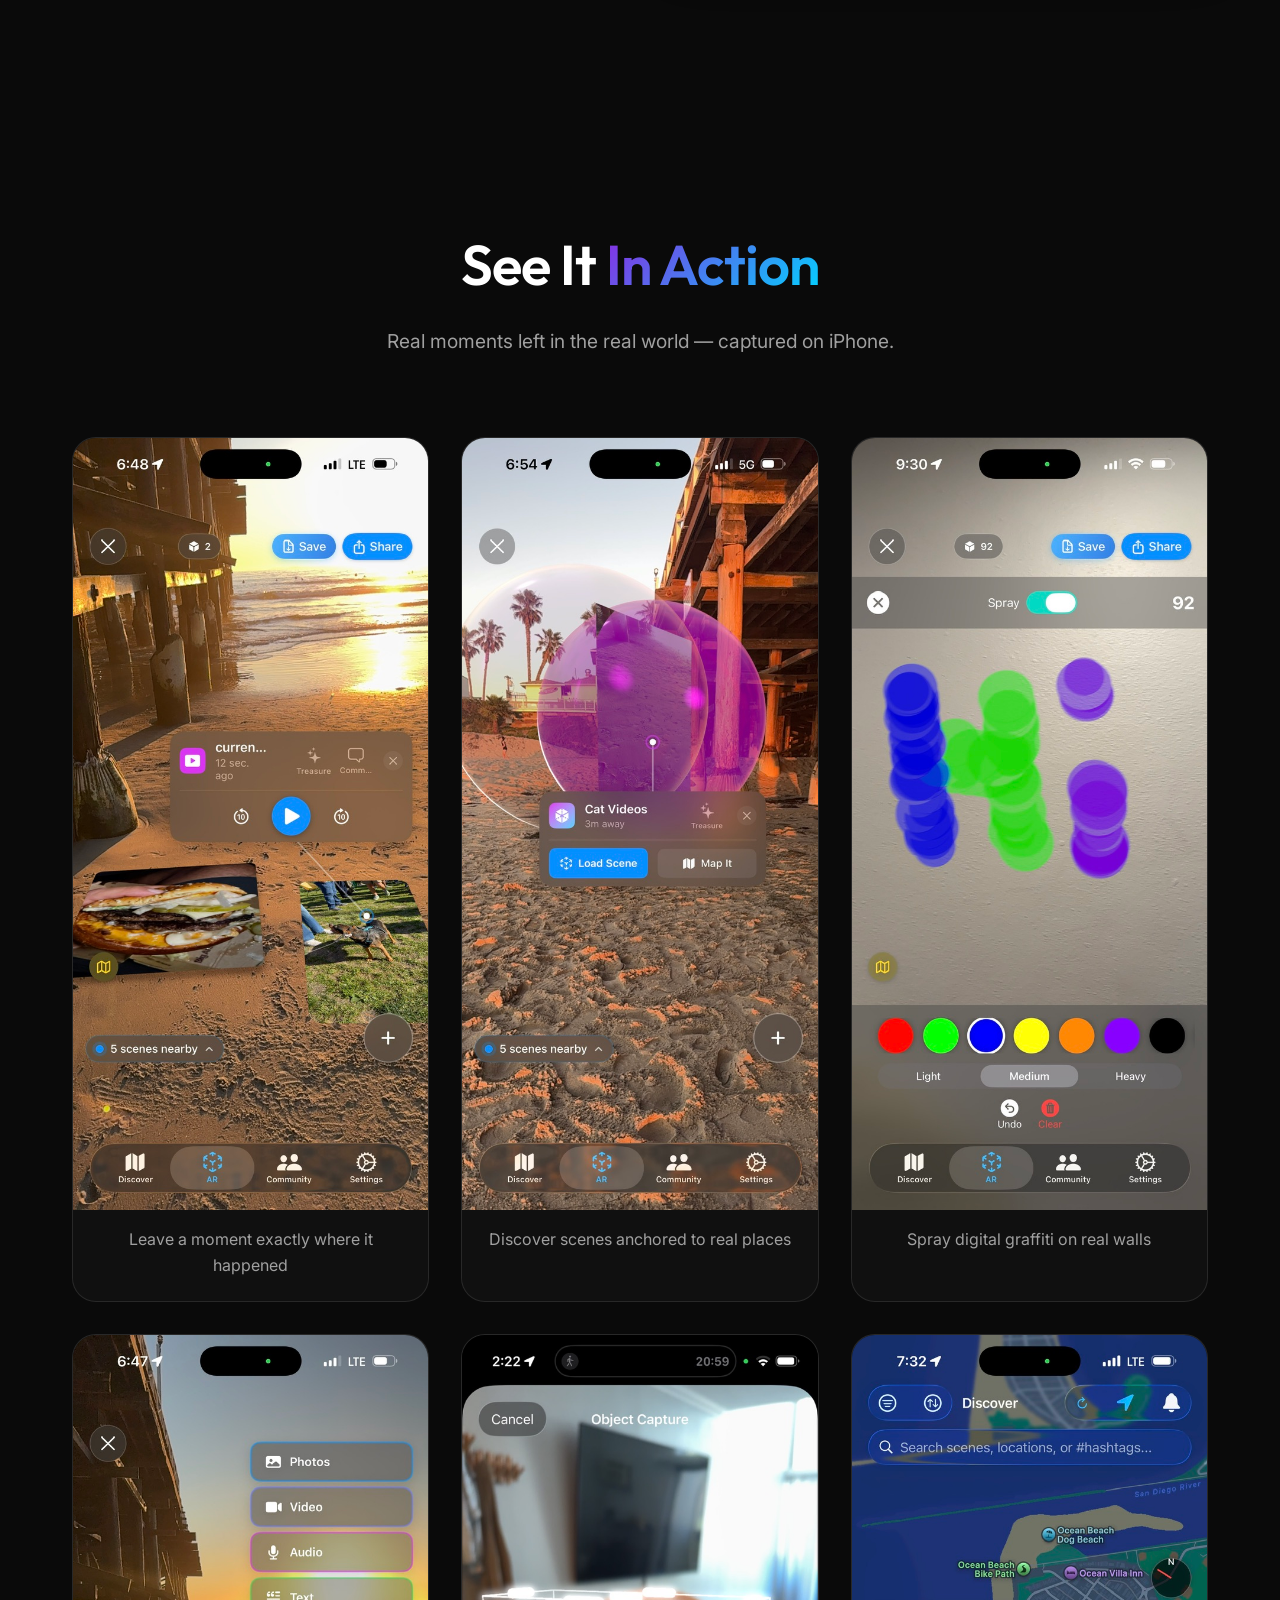
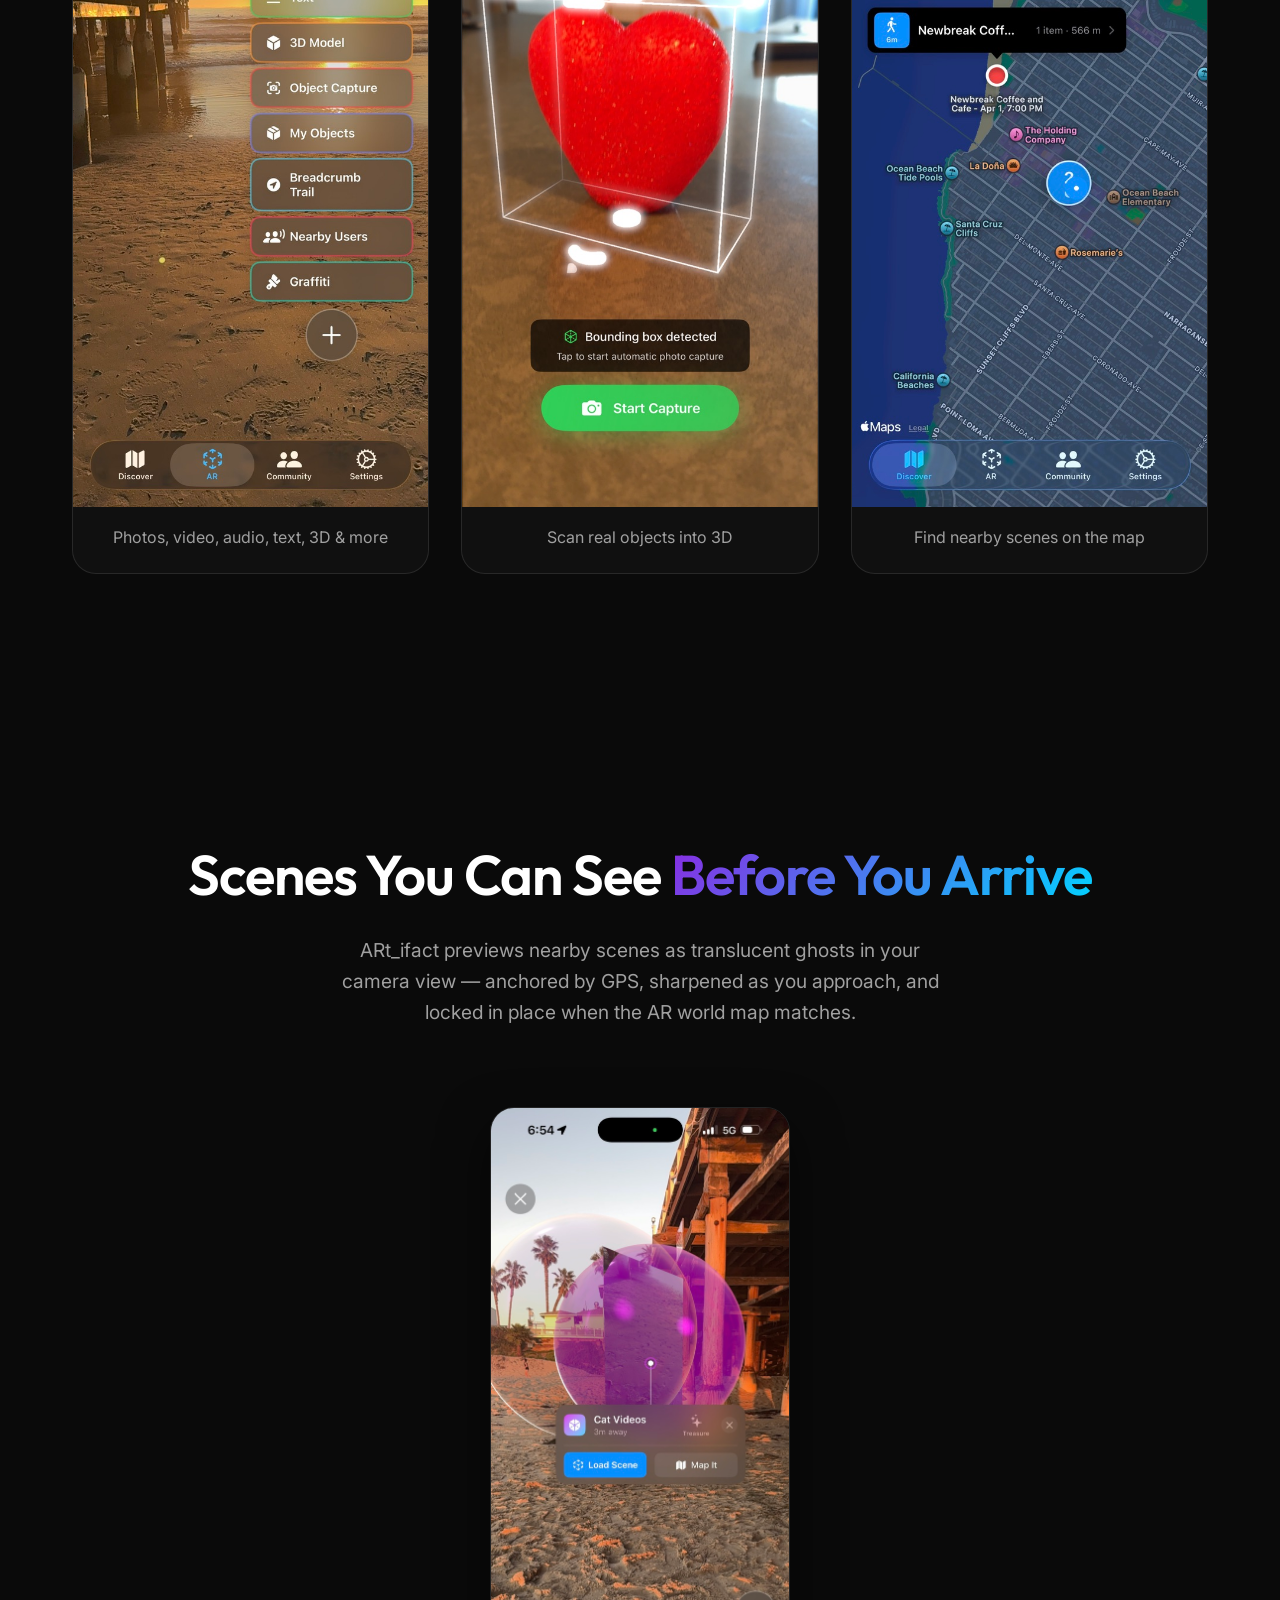
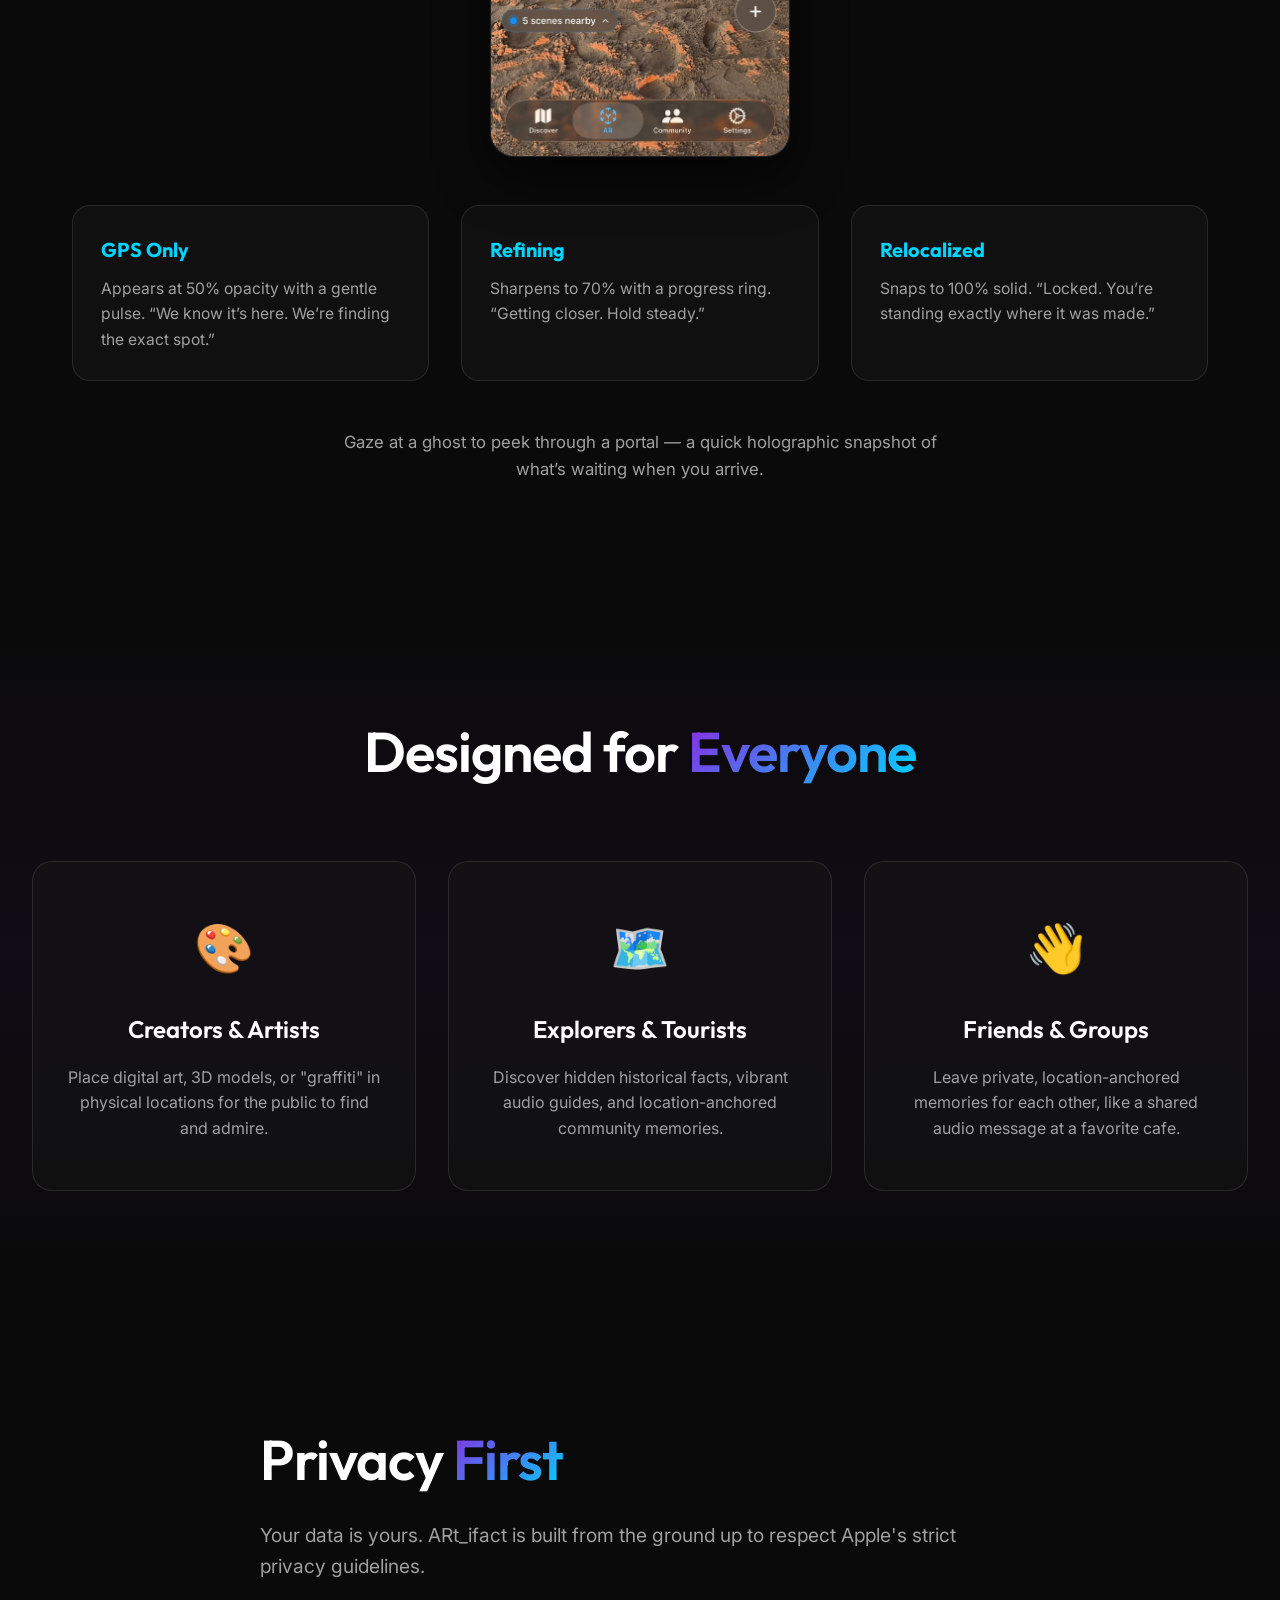
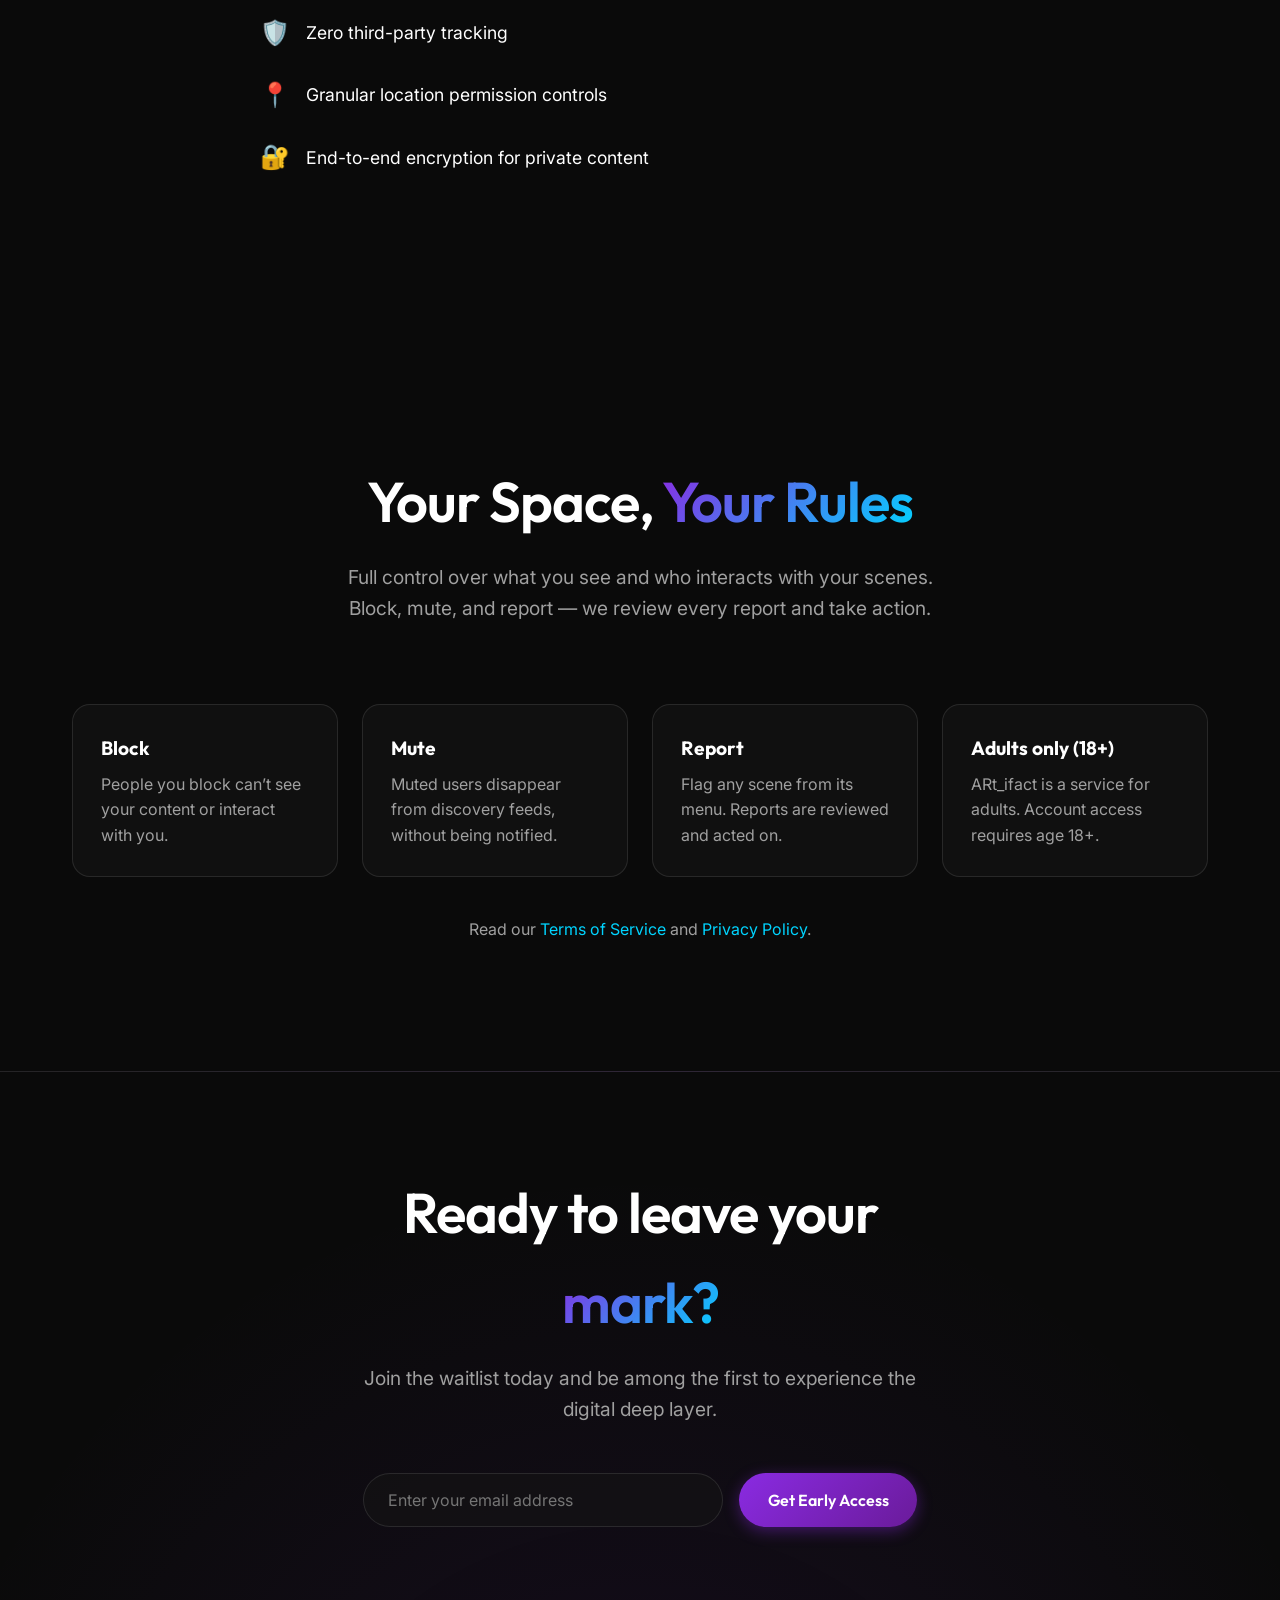
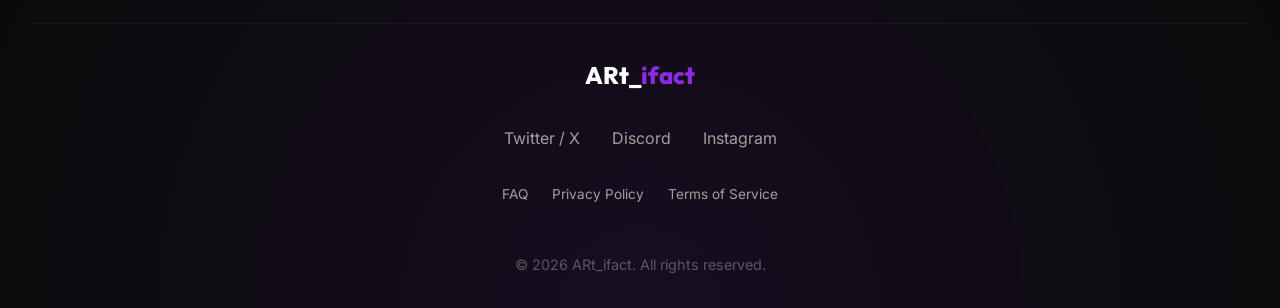
==== commit 7d30a83b: "Dedupe FAQ to its own page; surface early-access from the top - Remove the new in-page FAQ section a" ====
--- a/index.html
+++ b/index.html
@@ -55,7 +55,7 @@
                 <a href="#discovery">Discovery</a>
                 <a href="#community">Community</a>
             </div>
-            <button class="cta-btn secondary">Early Access</button>
+            <button class="cta-btn secondary" onclick="document.getElementById('early-access').scrollIntoView({ behavior: 'smooth' })">Early Access</button>
             <div class="mobile-menu-btn">
                 <span></span>
                 <span></span>
@@ -71,7 +71,7 @@
             <p class="hero-subtitle">Place, discover, and share digital artifacts in augmented reality. Transform your
                 city into a living canvas of memories and art.</p>
             <div class="hero-cta-group">
-                <button class="cta-btn primary">Download App</button>
+                <button class="cta-btn primary" onclick="document.getElementById('early-access').scrollIntoView({ behavior: 'smooth' })">Get Early Access</button>
                 <button class="cta-btn outline">Watch Demo</button>
             </div>
         </div>
@@ -263,37 +263,15 @@
     <!-- Privacy & FAQ Section -->
     <section class="trust-section" id="trust">
         <div class="section-container">
-            <div class="trust-grid">
-                <!-- Privacy -->
-                <div class="privacy-box reveal-fade-right">
-                    <h2 class="section-title">Privacy <span class="gradient-text">First</span></h2>
-                    <p>Your data is yours. ARt_ifact is built from the ground up to respect Apple's strict privacy
-                        guidelines.</p>
-                    <ul class="trust-list">
-                        <li><span>🛡️</span> Zero third-party tracking</li>
-                        <li><span>📍</span> Granular location permission controls</li>
-                        <li><span>🔐</span> End-to-end encryption for private content</li>
-                    </ul>
-                </div>
-                <!-- FAQ -->
-                <div class="faq-box reveal-fade-left">
-                    <h3>Frequently Asked Questions</h3>
-                    <div class="faq-item">
-                        <h5>Does this drain my battery?</h5>
-                        <p>We use smart geo-fencing to only activate high-power AR and location services when you are
-                            actively discovering or creating content.</p>
-                    </div>
-                    <div class="faq-item">
-                        <h5>Who can see my artifacts?</h5>
-                        <p>You have full control. Share privately with specific friends, keep them personal, or publish
-                            them publicly for the world.</p>
-                    </div>
-                    <div class="faq-item">
-                        <h5>What devices are supported?</h5>
-                        <p>ARt_ifact requires iOS 26.0+ and runs best on iPhone devices equipped with LiDAR for precise
-                            mesh reconstruction.</p>
-                    </div>
-                </div>
+            <div class="privacy-box reveal-fade-right">
+                <h2 class="section-title">Privacy <span class="gradient-text">First</span></h2>
+                <p>Your data is yours. ARt_ifact is built from the ground up to respect Apple's strict privacy
+                    guidelines.</p>
+                <ul class="trust-list">
+                    <li><span>🛡️</span> Zero third-party tracking</li>
+                    <li><span>📍</span> Granular location permission controls</li>
+                    <li><span>🔐</span> End-to-end encryption for private content</li>
+                </ul>
             </div>
         </div>
     </section>
@@ -313,88 +291,9 @@
         </div>
     </section>
 
-    <!-- FAQ -->
-    <section class="faq" id="faq">
-        <div class="section-container">
-            <h2 class="section-title reveal-fade-up">Frequently Asked <span class="gradient-text">Questions</span></h2>
-
-            <div class="faq-category reveal-fade-up">
-                <h3>Getting Started</h3>
-                <details><summary>What is ARt_ifact&trade;?</summary>
-                    <p>ARt_ifact&trade; lets you leave digital content (photos, text, 3D models, audio) at real-world locations. Others can discover and experience your ARt_ifacts by visiting the same place.</p></details>
-                <details><summary>How do I create my first ARt_ifact?</summary>
-                    <ol><li>Tap the AR tab</li><li>Tap the + button</li><li>Choose content type (photo, text, etc.)</li><li>Scan your environment</li><li>Tap to place</li><li>Choose sharing option (Public/Private/Personal)</li></ol></details>
-                <details><summary>Do I need a special phone?</summary>
-                    <p>ARt_ifact runs on modern iPhones. For the current minimum iOS version and supported devices, check the App Store listing. LiDAR-enabled iPhones (iPhone 12 Pro and later) get enhanced AR with faster plane detection.</p></details>
-            </div>
-
-            <div class="faq-category reveal-fade-up">
-                <h3>Placing &amp; Sharing</h3>
-                <details><summary>What&rsquo;s the difference between Public, Private, and Personal?</summary>
-                    <ul><li>Public: Anyone can discover on the map and recreate your scene</li><li>Private: Only people you specifically share with can see it</li><li>Personal: Only you can see it (like a private bookmark)</li></ul></details>
-                <details><summary>Why do I need to scan the area before placing?</summary>
-                    <p>Scanning helps the app understand your space by finding surfaces like floors and walls. This makes sure content is placed correctly and helps others find it later.</p></details>
-                <details><summary>Can I place ARt_ifacts on walls?</summary>
-                    <p>Yes! ARt_ifact supports both horizontal surfaces (tables, floors) and vertical surfaces (walls). Photos and text automatically align with the surface orientation.</p></details>
-                <details><summary>How many ARt_ifacts can I place in one scene?</summary>
-                    <p>You can place unlimited ARt_ifacts in a single scene. Each scene is saved separately and can contain photos, text, 3D models, audio, and graffiti in any combination.</p></details>
-            </div>
-
-            <div class="faq-category reveal-fade-up">
-                <h3>Discovery &amp; Navigation</h3>
-                <details><summary>How do I find ARt_ifacts near me?</summary>
-                    <p>Open the Discover tab to see a map of nearby ARt_ifacts. Blue pins are yours, orange pins are public content from others, and green pins are privately shared with you.</p></details>
-                <details><summary>What does the navigation arrow do?</summary>
-                    <p>The arrow points toward the scene location using your device&rsquo;s compass. Follow it to get close to the ARt_ifact (within 10m is ideal), then scan the area to recreate the scene.</p></details>
-                <details><summary>Why can&rsquo;t I see someone&rsquo;s ARt_ifact?</summary>
-                    <p>You need to be at the original location where it was created. Get within 10 meters, then scan the area. The app uses your camera to find the exact spot and show the content.</p></details>
-                <details><summary>What are scene clusters?</summary>
-                    <p>When multiple scenes are close together, they&rsquo;re grouped into a cluster (shown as a number). Tap the cluster to see all nearby scenes in a list.</p></details>
-            </div>
-
-            <div class="faq-category reveal-fade-up">
-                <h3>Finding Content &amp; Technical</h3>
-                <details><summary>What is relocalization?</summary>
-                    <p>Relocalization is how the app finds the exact spot where you placed content. It uses your camera, GPS, and compass to match your current location to where the content was originally placed.</p></details>
-                <details><summary>Why isn&rsquo;t relocalization working?</summary>
-                    <p>Common issues:</p><ul><li>Too far from original location (try getting within 10 meters)</li><li>Lighting changed a lot</li><li>Furniture moved or things changed</li><li>Not enough clear features to recognize</li></ul><p>Tip: Move slowly and look around the whole area.</p></details>
-                <details><summary>What&rsquo;s the difference between indoor and outdoor scenes?</summary>
-                    <ul><li>Indoor: Uses a 3D map of the space (very precise, needs clear features like walls and furniture)</li><li>Outdoor: Uses GPS and location (less precise, works even when things change)</li></ul><p>The app picks the best method based on where you are.</p></details>
-                <details><summary>Do scenes work after furniture moves?</summary>
-                    <p>Indoor scenes rely on visual features like walls, windows, and floor patterns. If major furniture moves, relocalization may be affected. Outdoor scenes use GPS and are more resilient to changes.</p></details>
-            </div>
-
-            <div class="faq-category reveal-fade-up">
-                <h3>Privacy &amp; Safety</h3>
-                <details><summary>Who can see my ARt_ifacts?</summary>
-                    <ul><li>Public scenes: Anyone using ARt_ifact</li><li>Private scenes: Only people you share with</li><li>Personal scenes: Only you</li></ul><p>You can delete any ARt_ifact at any time from My Content.</p></details>
-                <details><summary>Does ARt_ifact track my location?</summary>
-                    <p>Location is only used when placing or discovering ARt_ifacts. We don&rsquo;t track your movements. Scene locations are stored in CloudKit and only shared according to your privacy choice (Public/Private/Personal).</p></details>
-                <details><summary>How do I report inappropriate content?</summary>
-                    <p>Tap any ARt_ifact, then tap the &middot;&middot;&middot; menu and select &lsquo;Report&rsquo;. We review all reports and remove content that violates our guidelines.</p></details>
-                <details><summary>Can I delete my ARt_ifacts?</summary>
-                    <p>Yes! Go to Settings &rarr; My Content, select the scene, and tap Delete. This removes it from CloudKit and the map immediately.</p></details>
-            </div>
-
-            <div class="faq-category reveal-fade-up">
-                <h3>Troubleshooting</h3>
-                <details><summary>AR isn&rsquo;t detecting any surfaces</summary>
-                    <ul><li>Move your device slowly left and right</li><li>Ensure good lighting</li><li>Point at textured surfaces (not blank walls)</li><li>Make sure camera lens is clean</li><li>Restart the app if needed</li></ul></details>
-                <details><summary>My ARt_ifact disappeared after placing</summary>
-                    <p>Check that you chose a sharing option (Public/Private/Personal). If you dismissed the share sheet without selecting, the scene wasn&rsquo;t saved. Try placing again and complete the sharing flow.</p></details>
-                <details><summary>Scanning is slow or not working</summary>
-                    <ul><li>Ensure good lighting (AR works poorly in dim environments)</li><li>Clean your camera lens</li><li>Close other AR apps</li><li>Restart your device</li><li>Update to the latest iOS version</li></ul></details>
-                <details><summary>CloudKit sync isn&rsquo;t working</summary>
-                    <p>Go to Settings &rarr; CloudKit and check:</p><ul><li>CloudKit is enabled</li><li>You&rsquo;re signed in to iCloud</li><li>You have internet connection</li><li>Tap &lsquo;Force Sync&rsquo; to manually sync</li></ul><p>Note: First sync can take a few moments.</p></details>
-            </div>
-
-            <p class="faq-contact reveal-fade-up">Still need help? Contact us at <a href="mailto:david.m@invisiblereality.org">david.m@invisiblereality.org</a>.</p>
-        </div>
-    </section>
-
     <!-- CTA & Footer -->
     <footer class="footer">
-        <div class="footer-cta reveal-fade-up">
+        <div class="footer-cta reveal-fade-up" id="early-access">
             <h2 class="section-title">Ready to leave your <span class="gradient-text">mark?</span></h2>
             <p>Join the waitlist today and be among the first to experience the digital deep layer.</p>
             <form class="waitlist-form" action="https://api.web3forms.com/submit" method="POST">
@@ -415,6 +314,7 @@
                 <a href="#instagram">Instagram</a>
             </div>
             <div class="footer-legal-links">
+                <a href="faq.html">FAQ</a>
                 <a href="privacy.html">Privacy Policy</a>
                 <a href="terms.html">Terms of Service</a>
             </div>
--- a/index.css
+++ b/index.css
@@ -1068,4 +1068,14 @@
     .faq {
         padding: 5rem 1.25rem;
     }
+}
+
+/* ===== Early-access anchor offset + lone Privacy box (additive) ===== */
+#early-access {
+    scroll-margin-top: 90px;
+}
+
+.trust-section .privacy-box {
+    max-width: 760px;
+    margin: 0 auto;
 }
